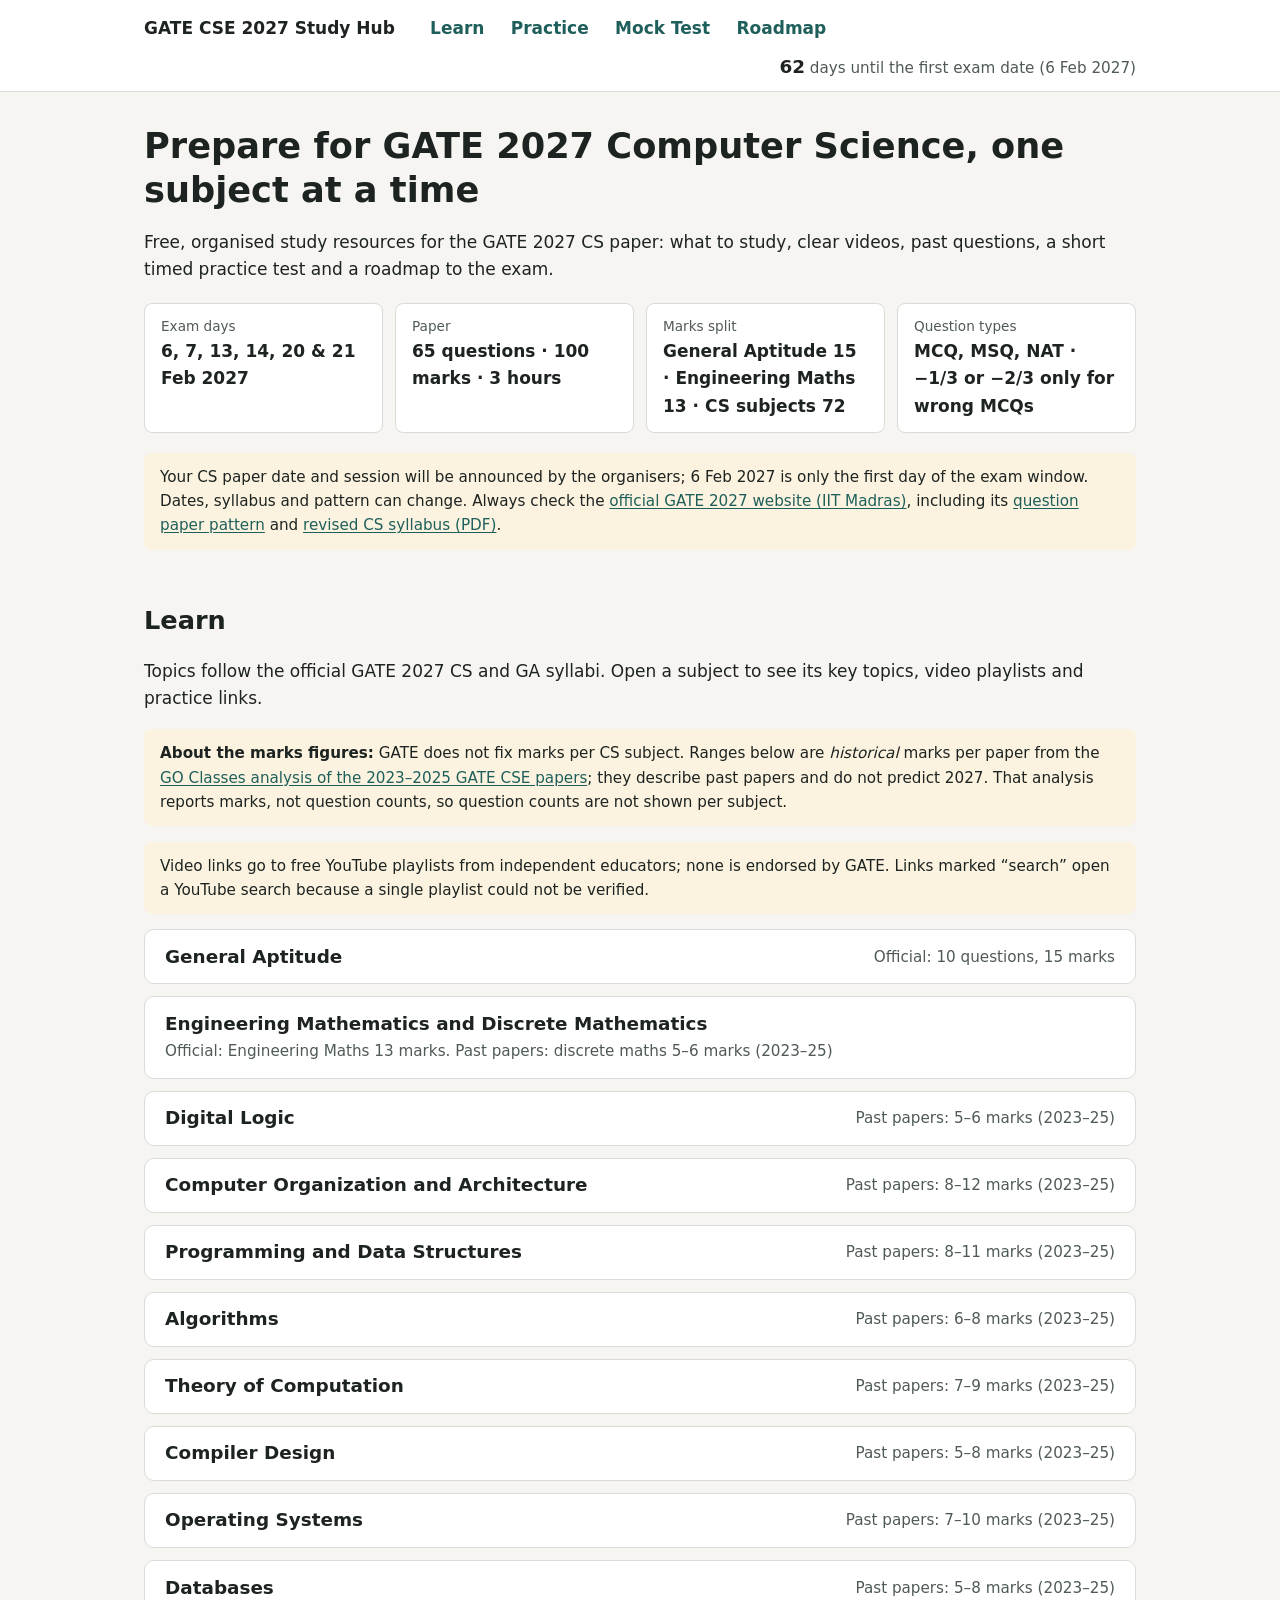
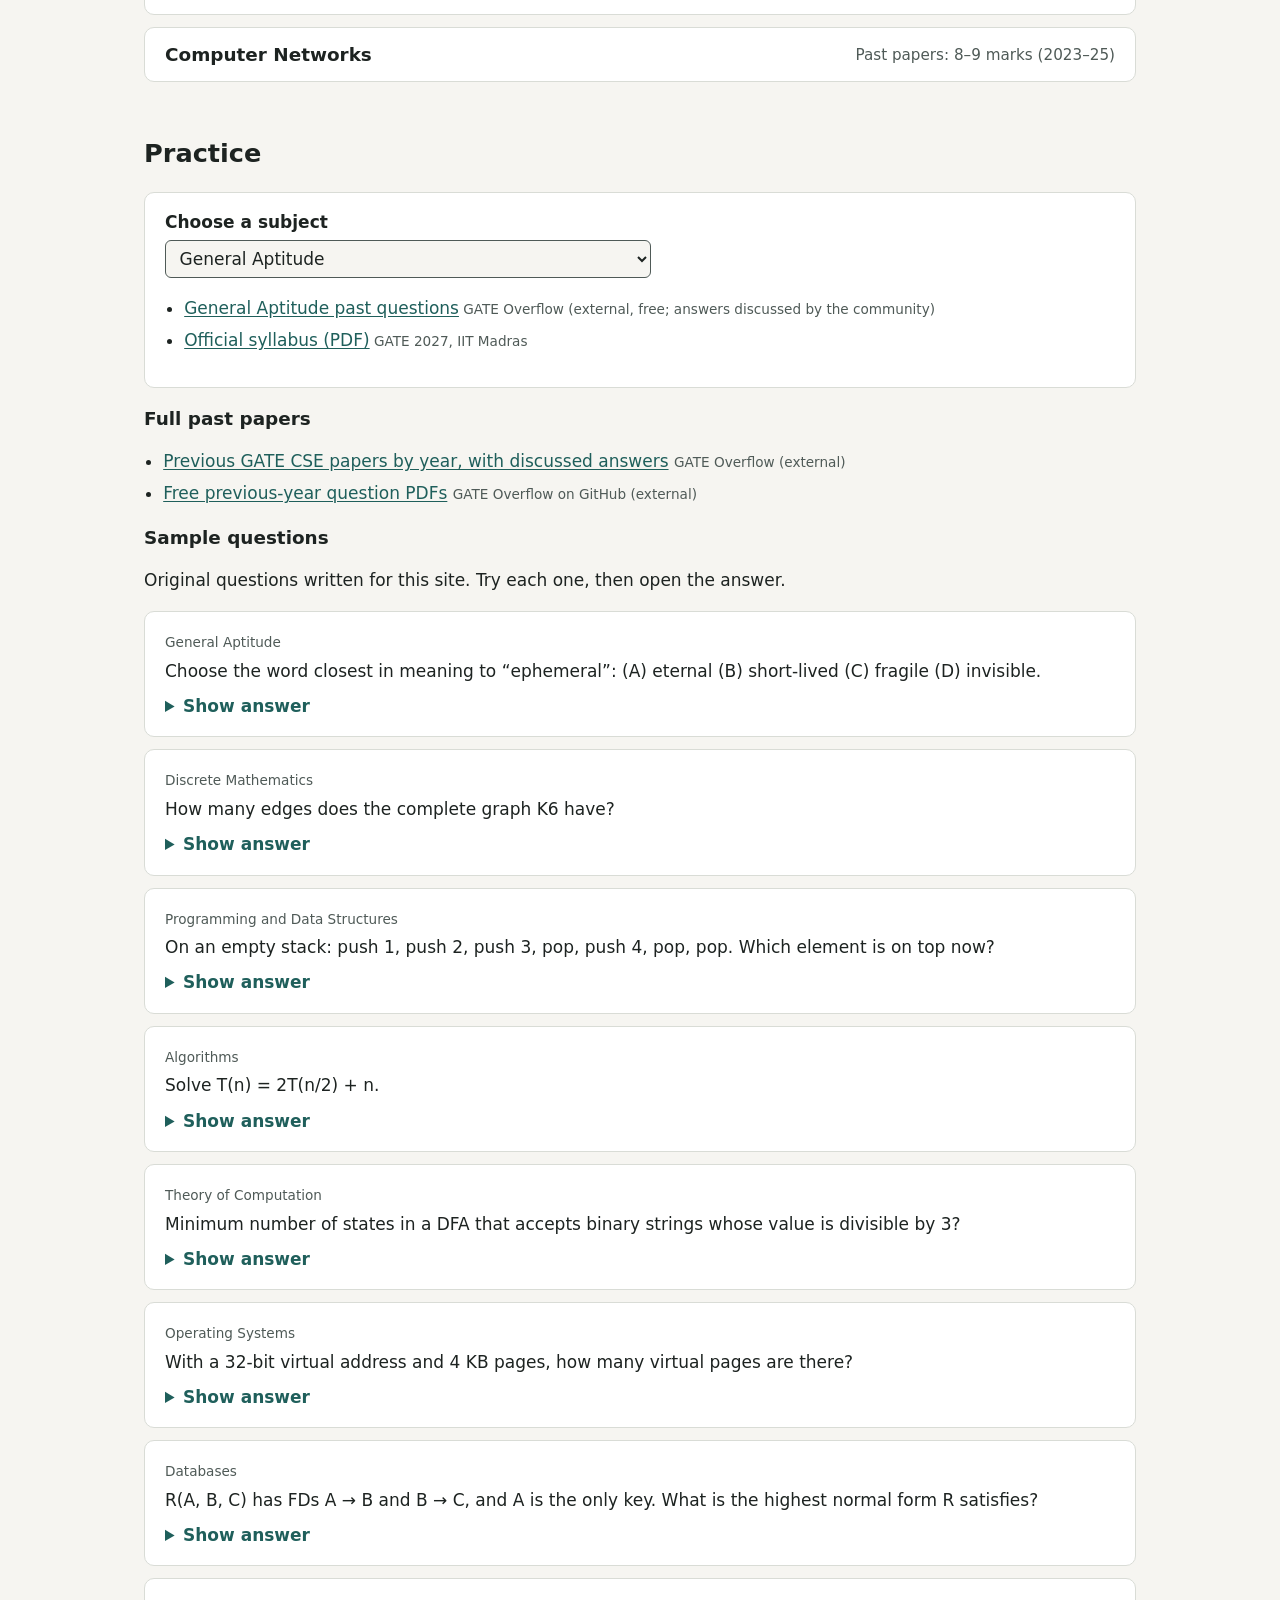
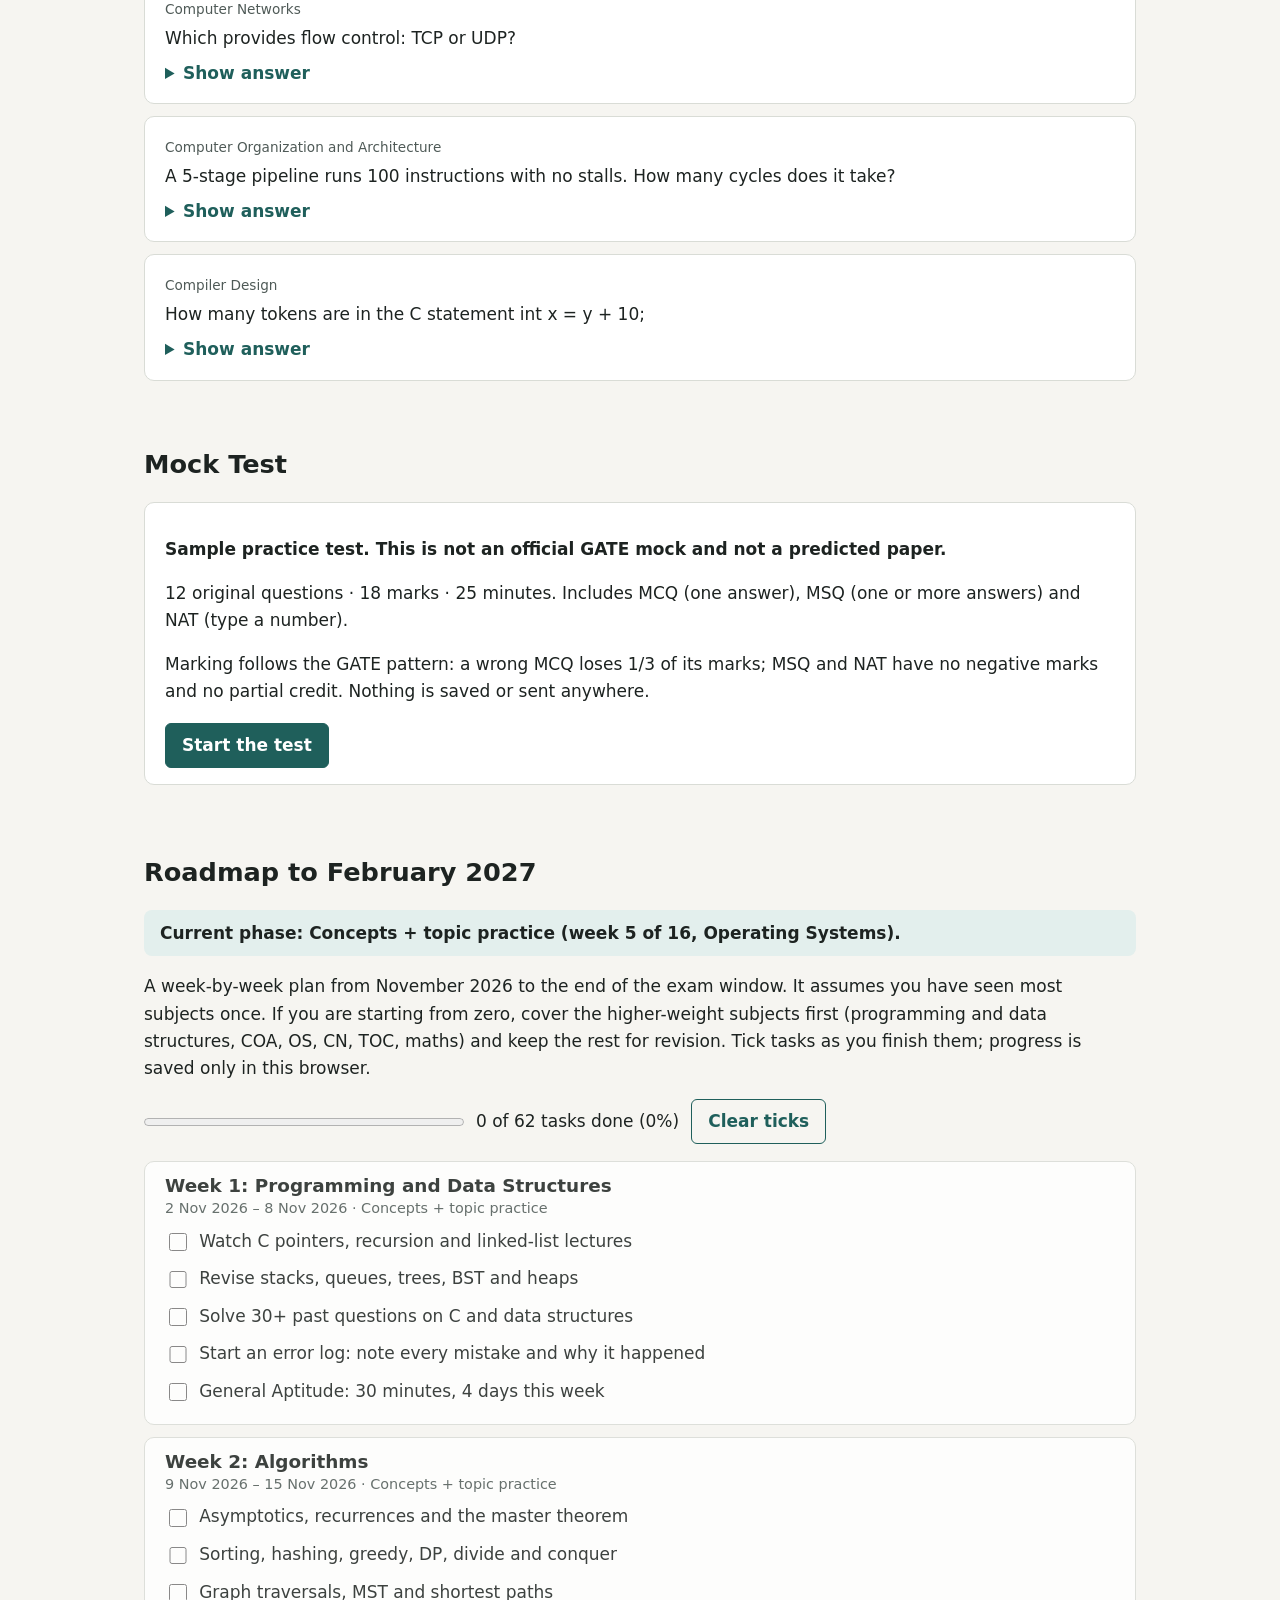
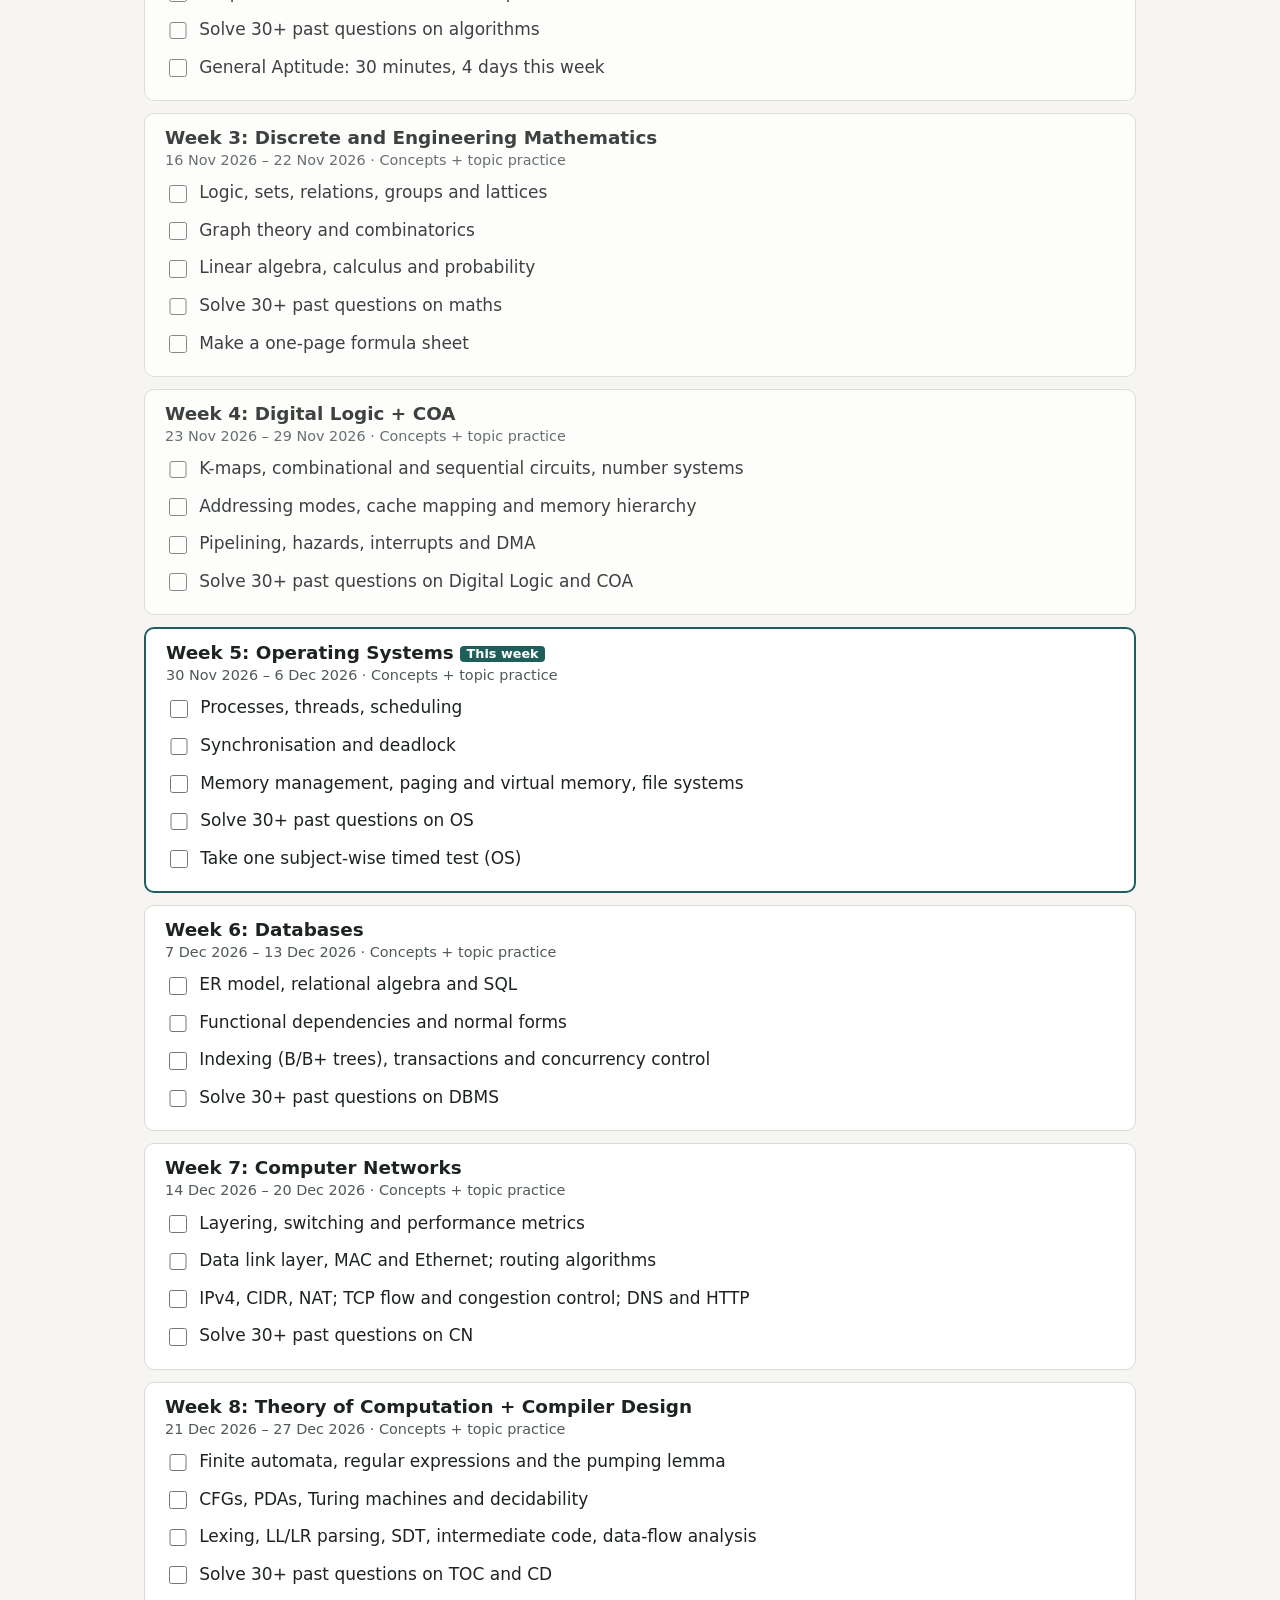
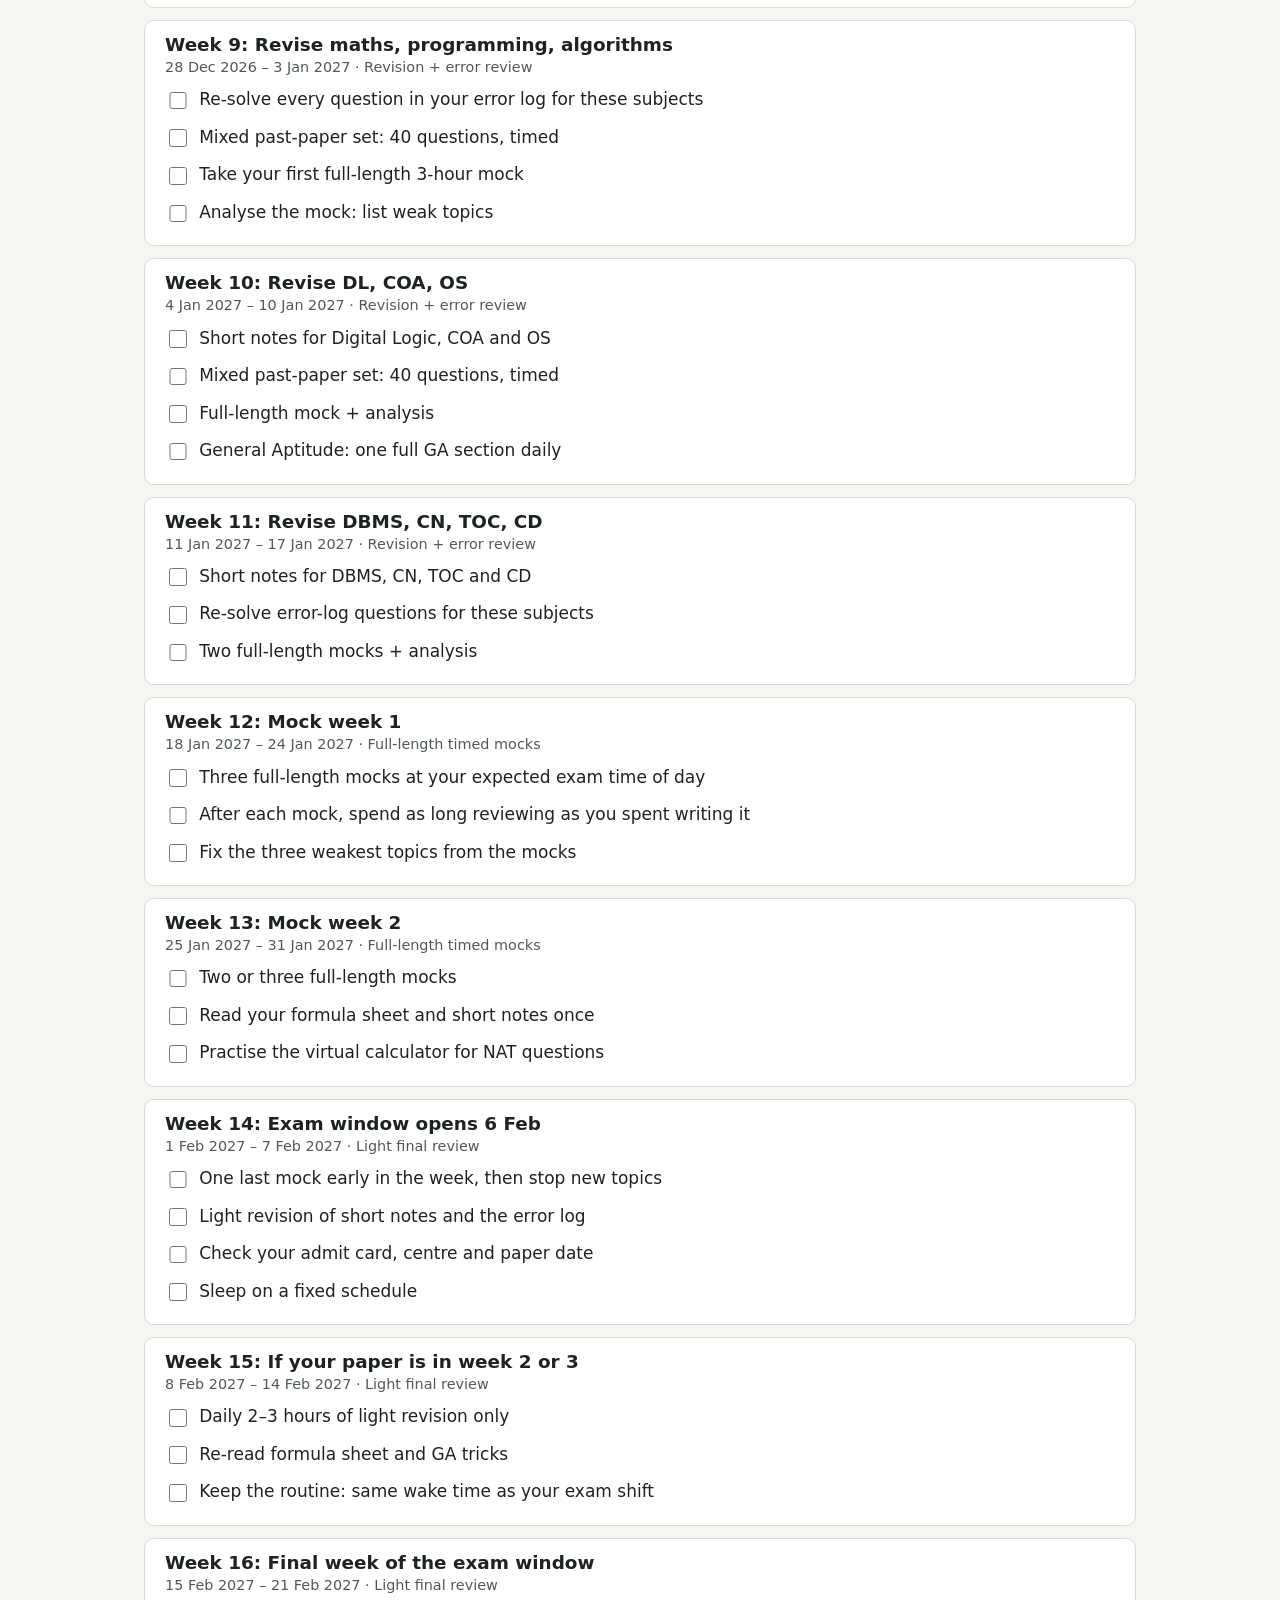
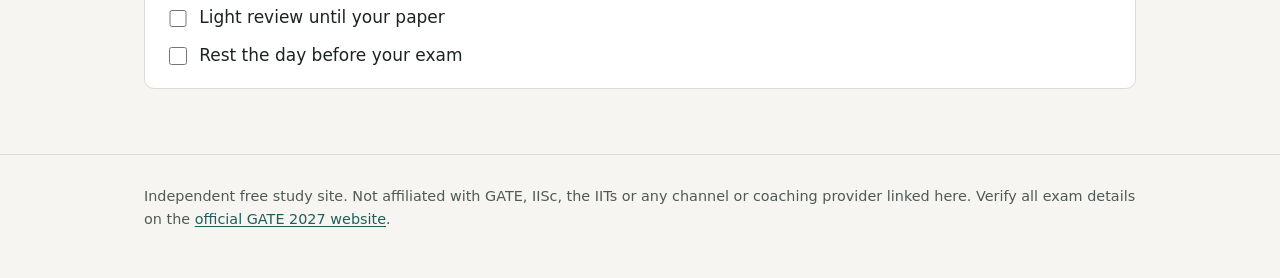
==== index.html @ 8abae365 "Add GATE CSE 2027 static study site Learn (11 subjects with verified playlists and official syllabus" ====
<!doctype html>
<html lang="en">
<head>
  <meta charset="utf-8">
  <meta name="viewport" content="width=device-width, initial-scale=1">
  <title>GATE CSE 2027 Study Hub – Free Videos, Practice, Mock Test &amp; Roadmap</title>
  <meta name="description" content="Free GATE 2027 Computer Science (CS) preparation hub: subject-wise syllabus, clear video playlists, past-question links, a timed sample mock test and a week-by-week roadmap to the February 2027 exam.">
  <meta name="theme-color" content="#1f5f5b">
  <link rel="icon" href="data:image/svg+xml,%3Csvg xmlns='http://www.w3.org/2000/svg' viewBox='0 0 32 32'%3E%3Crect width='32' height='32' rx='6' fill='%231f5f5b'/%3E%3Ctext x='16' y='22' font-size='16' text-anchor='middle' fill='white' font-family='sans-serif'%3EG%3C/text%3E%3C/svg%3E">
  <link rel="stylesheet" href="styles.css">
</head>
<body>
  <a class="skip" href="#main">Skip to content</a>

  <header class="site-header">
    <div class="wrap header-inner">
      <a class="brand" href="#top" id="top">GATE CSE 2027 Study Hub</a>
      <nav aria-label="Main">
        <ul>
          <li><a href="#learn">Learn</a></li>
          <li><a href="#practice">Practice</a></li>
          <li><a href="#mock">Mock Test</a></li>
          <li><a href="#roadmap">Roadmap</a></li>
        </ul>
      </nav>
      <p class="countdown" id="countdown" aria-live="polite">Calculating days until the first exam date…</p>
    </div>
  </header>

  <main id="main">
    <section class="wrap intro" aria-labelledby="intro-h">
      <h1 id="intro-h">Prepare for GATE 2027 Computer Science, one subject at a time</h1>
      <p>Free, organised study resources for the GATE 2027 CS paper: what to study, clear videos, past questions, a short timed practice test and a roadmap to the exam.</p>
      <dl class="facts">
        <div><dt>Exam days</dt><dd>6, 7, 13, 14, 20 &amp; 21 Feb 2027</dd></div>
        <div><dt>Paper</dt><dd>65 questions · 100 marks · 3 hours</dd></div>
        <div><dt>Marks split</dt><dd>General Aptitude 15 · Engineering Maths 13 · CS subjects 72</dd></div>
        <div><dt>Question types</dt><dd>MCQ, MSQ, NAT · −1/3 or −2/3 only for wrong MCQs</dd></div>
      </dl>
      <p class="note">Your CS paper date and session will be announced by the organisers; 6 Feb 2027 is only the first day of the exam window. Dates, syllabus and pattern can change. Always check the <a href="https://gate2027.iitm.ac.in/">official GATE 2027 website (IIT Madras)</a>, including its <a href="https://gate2027.iitm.ac.in/question_paper_pattern">question paper pattern</a> and <a href="https://gate2027.iitm.ac.in/static/doc/GATE2027_Syllabus/CS_GATE2027_Syllabus.pdf">revised CS syllabus (PDF)</a>.</p>
    </section>

    <section id="learn" class="wrap section" aria-labelledby="learn-h" tabindex="-1">
      <h2 id="learn-h">Learn</h2>
      <p>Topics follow the official GATE 2027 CS and GA syllabi. Open a subject to see its key topics, video playlists and practice links.</p>
      <p class="note"><strong>About the marks figures:</strong> GATE does not fix marks per CS subject. Ranges below are <em>historical</em> marks per paper from the <a href="https://www.goclasses.in/blog/a-strategic-analysis-of-subject-wise-weightage-trends-in-gate-cse-2023-2025">GO Classes analysis of the 2023–2025 GATE CSE papers</a>; they describe past papers and do not predict 2027. That analysis reports marks, not question counts, so question counts are not shown per subject.</p>
      <p class="note">Video links go to free YouTube playlists from independent educators; none is endorsed by GATE. Links marked “search” open a YouTube search because a single playlist could not be verified.</p>
      <div class="subjects" id="subjects"></div>
    </section>

    <section id="practice" class="wrap section" aria-labelledby="practice-h" tabindex="-1">
      <h2 id="practice-h">Practice</h2>
      <div class="card">
        <label for="practice-subject">Choose a subject</label>
        <select id="practice-subject"></select>
        <div id="practice-links" aria-live="polite"></div>
      </div>

      <h3>Full past papers</h3>
      <ul class="links">
        <li><a href="https://gateoverflow.in/previous-years">Previous GATE CSE papers by year, with discussed answers</a> <span class="provider">GATE Overflow (external)</span></li>
        <li><a href="https://github.com/GATEOverflow/GO-PDFs/releases">Free previous-year question PDFs</a> <span class="provider">GATE Overflow on GitHub (external)</span></li>
      </ul>

      <h3>Sample questions</h3>
      <p>Original questions written for this site. Try each one, then open the answer.</p>
      <div id="samples"></div>
    </section>

    <section id="mock" class="wrap section" aria-labelledby="mock-h" tabindex="-1">
      <h2 id="mock-h">Mock Test</h2>
      <div id="mock-root"></div>
    </section>

    <section id="roadmap" class="wrap section" aria-labelledby="roadmap-h" tabindex="-1">
      <h2 id="roadmap-h">Roadmap to February 2027</h2>
      <p id="phase" class="phase"></p>
      <p>A week-by-week plan from November 2026 to the end of the exam window. It assumes you have seen most subjects once. If you are starting from zero, cover the higher-weight subjects first (programming and data structures, COA, OS, CN, TOC, maths) and keep the rest for revision. Tick tasks as you finish them; progress is saved only in this browser.</p>
      <div class="progress-row">
        <progress id="rm-progress" max="1" value="0" aria-labelledby="rm-progress-text"></progress>
        <span id="rm-progress-text"></span>
        <button type="button" class="btn ghost" id="rm-reset">Clear ticks</button>
      </div>
      <ol class="weeks" id="weeks"></ol>
    </section>
  </main>

  <footer class="site-footer">
    <div class="wrap">
      <p>Independent free study site. Not affiliated with GATE, IISc, the IITs or any channel or coaching provider linked here. Verify all exam details on the <a href="https://gate2027.iitm.ac.in/">official GATE 2027 website</a>.</p>
    </div>
  </footer>

  <script src="app.js"></script>
</body>
</html>
---- styles.css ----
:root {
  --bg: #f6f5f1;
  --surface: #ffffff;
  --text: #1d2321;
  --muted: #4f5a57;
  --line: #d9dcd6;
  --accent: #1f5f5b;
  --accent-ink: #ffffff;
  --accent-soft: #e3efed;
  --ok: #1d6b35;
  --bad: #a3271f;
  --warn-soft: #fbf3df;
  --focus: #c25b00;
  color-scheme: light;
}
@media (prefers-color-scheme: dark) {
  :root {
    --bg: #161a19;
    --surface: #1f2523;
    --text: #e8ebe9;
    --muted: #aab4b0;
    --line: #36403d;
    --accent: #7cc4bc;
    --accent-ink: #0f1514;
    --accent-soft: #233532;
    --ok: #79d08f;
    --bad: #ff9a8f;
    --warn-soft: #302a1a;
    --focus: #ffb35c;
    color-scheme: dark;
  }
}

* { box-sizing: border-box; }
html { scroll-behavior: smooth; scroll-padding-top: 6rem; }
@media (prefers-reduced-motion: reduce) { html { scroll-behavior: auto; } }
body {
  margin: 0;
  background: var(--bg);
  color: var(--text);
  font: 1.0625rem/1.6 system-ui, -apple-system, "Segoe UI", Roboto, sans-serif;
}
a { color: var(--accent); text-underline-offset: 2px; }
:focus-visible { outline: 3px solid var(--focus); outline-offset: 2px; border-radius: 3px; }
.section:focus { outline: none; }
h1, h2, h3 { line-height: 1.25; }
h2 { font-size: 1.6rem; margin-top: 0; }
h3 { font-size: 1.15rem; }

.wrap { max-width: 64rem; margin: 0 auto; padding: 0 1rem; }
.skip { position: absolute; left: -999px; top: 0; background: var(--surface); padding: .5rem 1rem; z-index: 10; }
.skip:focus { left: 1rem; top: 1rem; }

.site-header {
  position: sticky; top: 0; z-index: 5;
  background: var(--surface); border-bottom: 1px solid var(--line);
}
.header-inner { display: flex; flex-wrap: wrap; align-items: center; gap: .25rem 1.5rem; padding-top: .6rem; padding-bottom: .6rem; }
.brand { font-weight: 700; color: var(--text); text-decoration: none; }
nav ul { display: flex; flex-wrap: wrap; gap: .25rem; list-style: none; margin: 0; padding: 0; }
nav a { display: block; padding: .35rem .7rem; border-radius: 6px; text-decoration: none; font-weight: 600; }
nav a:hover { background: var(--accent-soft); }
.countdown { margin: 0 0 0 auto; font-size: .95rem; color: var(--muted); }
.countdown strong { color: var(--text); font-size: 1.15rem; }
@media (max-width: 40rem) {
  .countdown { margin-left: 0; width: 100%; }
  .site-header { position: static; }
  html { scroll-padding-top: 1rem; }
}

.intro { padding-top: 2rem; }
.intro h1 { font-size: clamp(1.6rem, 4vw, 2.2rem); margin: 0 0 .5rem; }
.facts { display: grid; grid-template-columns: repeat(auto-fit, minmax(13rem, 1fr)); gap: .75rem; margin: 1.25rem 0; }
.facts div { background: var(--surface); border: 1px solid var(--line); border-radius: 8px; padding: .75rem 1rem; }
.facts dt { font-size: .85rem; color: var(--muted); }
.facts dd { margin: 0; font-weight: 600; }
.note { background: var(--warn-soft); border-radius: 8px; padding: .75rem 1rem; font-size: .95rem; }

.section { padding: 2.5rem 1rem 1rem; }
.card { background: var(--surface); border: 1px solid var(--line); border-radius: 10px; padding: 1rem 1.25rem; margin-bottom: 1rem; }

.subjects { display: grid; gap: .75rem; }
.subject { background: var(--surface); border: 1px solid var(--line); border-radius: 10px; }
.subject > summary { cursor: pointer; padding: .9rem 1.25rem; display: flex; flex-wrap: wrap; justify-content: space-between; gap: .25rem 1rem; }
.subject > summary h3 { display: inline; margin: 0; }
.subject > summary .weight { color: var(--muted); font-size: .95rem; }
.subject[open] > summary { border-bottom: 1px solid var(--line); }
.subject-body { padding: .5rem 1.25rem 1rem; display: grid; gap: 0 2rem; grid-template-columns: repeat(auto-fit, minmax(17rem, 1fr)); }
.subject-body h4 { margin: .75rem 0 .25rem; font-size: 1rem; }
.subject-body ul { margin: 0; padding-left: 1.2rem; }
.channel, .provider, .tag { font-size: .85rem; color: var(--muted); }
.tag { border: 1px solid var(--line); border-radius: 4px; padding: 0 .3rem; margin-left: .25rem; }

label { font-weight: 600; display: block; margin-bottom: .25rem; }
select, input[type="number"], input[type="text"] {
  font: inherit; color: var(--text); background: var(--bg);
  border: 1px solid var(--muted); border-radius: 6px; padding: .45rem .6rem; max-width: 100%;
}
.links { padding-left: 1.2rem; }
.links li { margin: .3rem 0; }

.sample { background: var(--surface); border: 1px solid var(--line); border-radius: 10px; padding: 1rem 1.25rem; margin-bottom: .75rem; }
.sample p { margin: .25rem 0; }
.sample details summary { cursor: pointer; color: var(--accent); font-weight: 600; margin-top: .5rem; }

.btn {
  font: inherit; font-weight: 600; cursor: pointer;
  background: var(--accent); color: var(--accent-ink);
  border: 1px solid var(--accent); border-radius: 6px; padding: .5rem 1rem;
}
.btn.ghost { background: transparent; color: var(--accent); }
.btn:disabled { opacity: .5; cursor: not-allowed; }

/* Mock test */
.mock-bar { display: flex; flex-wrap: wrap; align-items: center; justify-content: space-between; gap: .5rem; margin-bottom: 1rem; }
.timer { font-variant-numeric: tabular-nums; font-weight: 700; font-size: 1.1rem; }
.timer.low { color: var(--bad); }
.palette { display: flex; flex-wrap: wrap; gap: .4rem; list-style: none; padding: 0; margin: 0 0 1rem; }
.palette button {
  font: inherit; min-width: 2.75rem; min-height: 2.75rem; border-radius: 6px; cursor: pointer;
  border: 1px solid var(--muted); background: var(--surface); color: var(--text);
}
.palette button.answered { background: var(--accent-soft); border-color: var(--accent); }
.palette button[aria-current="true"] { outline: 2px solid var(--accent); font-weight: 700; }
fieldset { border: 0; margin: 0; padding: 0; min-width: 0; }
legend { font-weight: 600; margin-bottom: .5rem; padding: 0; }
.qmeta { color: var(--muted); font-size: .9rem; margin: 0 0 .25rem; }
.option { display: flex; gap: .6rem; align-items: flex-start; padding: .5rem .6rem; border: 1px solid var(--line); border-radius: 6px; margin-bottom: .4rem; font-weight: 400; cursor: pointer; }
.option input { margin-top: .35rem; }
.qnav { display: flex; flex-wrap: wrap; gap: .5rem; margin-top: 1rem; }
.qnav .spacer { flex: 1; }
.result-q { border-top: 1px solid var(--line); padding: .75rem 0; }
.ok { color: var(--ok); font-weight: 700; }
.bad { color: var(--bad); font-weight: 700; }
.skipq { color: var(--muted); font-weight: 700; }
.score { font-size: 1.4rem; font-weight: 700; }

/* Roadmap */
.phase { font-weight: 600; background: var(--accent-soft); padding: .6rem 1rem; border-radius: 8px; }
.progress-row { display: flex; flex-wrap: wrap; align-items: center; gap: .75rem; margin: 1rem 0; }
progress { width: min(20rem, 100%); height: 1rem; accent-color: var(--accent); }
.weeks { list-style: none; padding: 0; display: grid; gap: .75rem; }
.week { background: var(--surface); border: 1px solid var(--line); border-radius: 10px; padding: .75rem 1.25rem; }
.week.current { border: 2px solid var(--accent); }
.week.past { opacity: .85; }
.week h3 { margin: 0; }
.week .when { color: var(--muted); font-size: .9rem; margin: 0 0 .25rem; }
.week ul { list-style: none; padding: 0; margin: .25rem 0 0; }
.week li label { font-weight: 400; display: flex; gap: .6rem; align-items: flex-start; padding: .2rem 0; cursor: pointer; }
.week li input { margin-top: .35rem; width: 1.1rem; height: 1.1rem; flex: none; }
.week li input:checked + span { text-decoration: line-through; color: var(--muted); }
.badge { display: inline-block; font-size: .8rem; font-weight: 700; background: var(--accent); color: var(--accent-ink); border-radius: 4px; padding: 0 .4rem; margin-left: .4rem; vertical-align: middle; }

.site-footer { border-top: 1px solid var(--line); margin-top: 2rem; padding: 1rem 0 2rem; color: var(--muted); font-size: .9rem; }
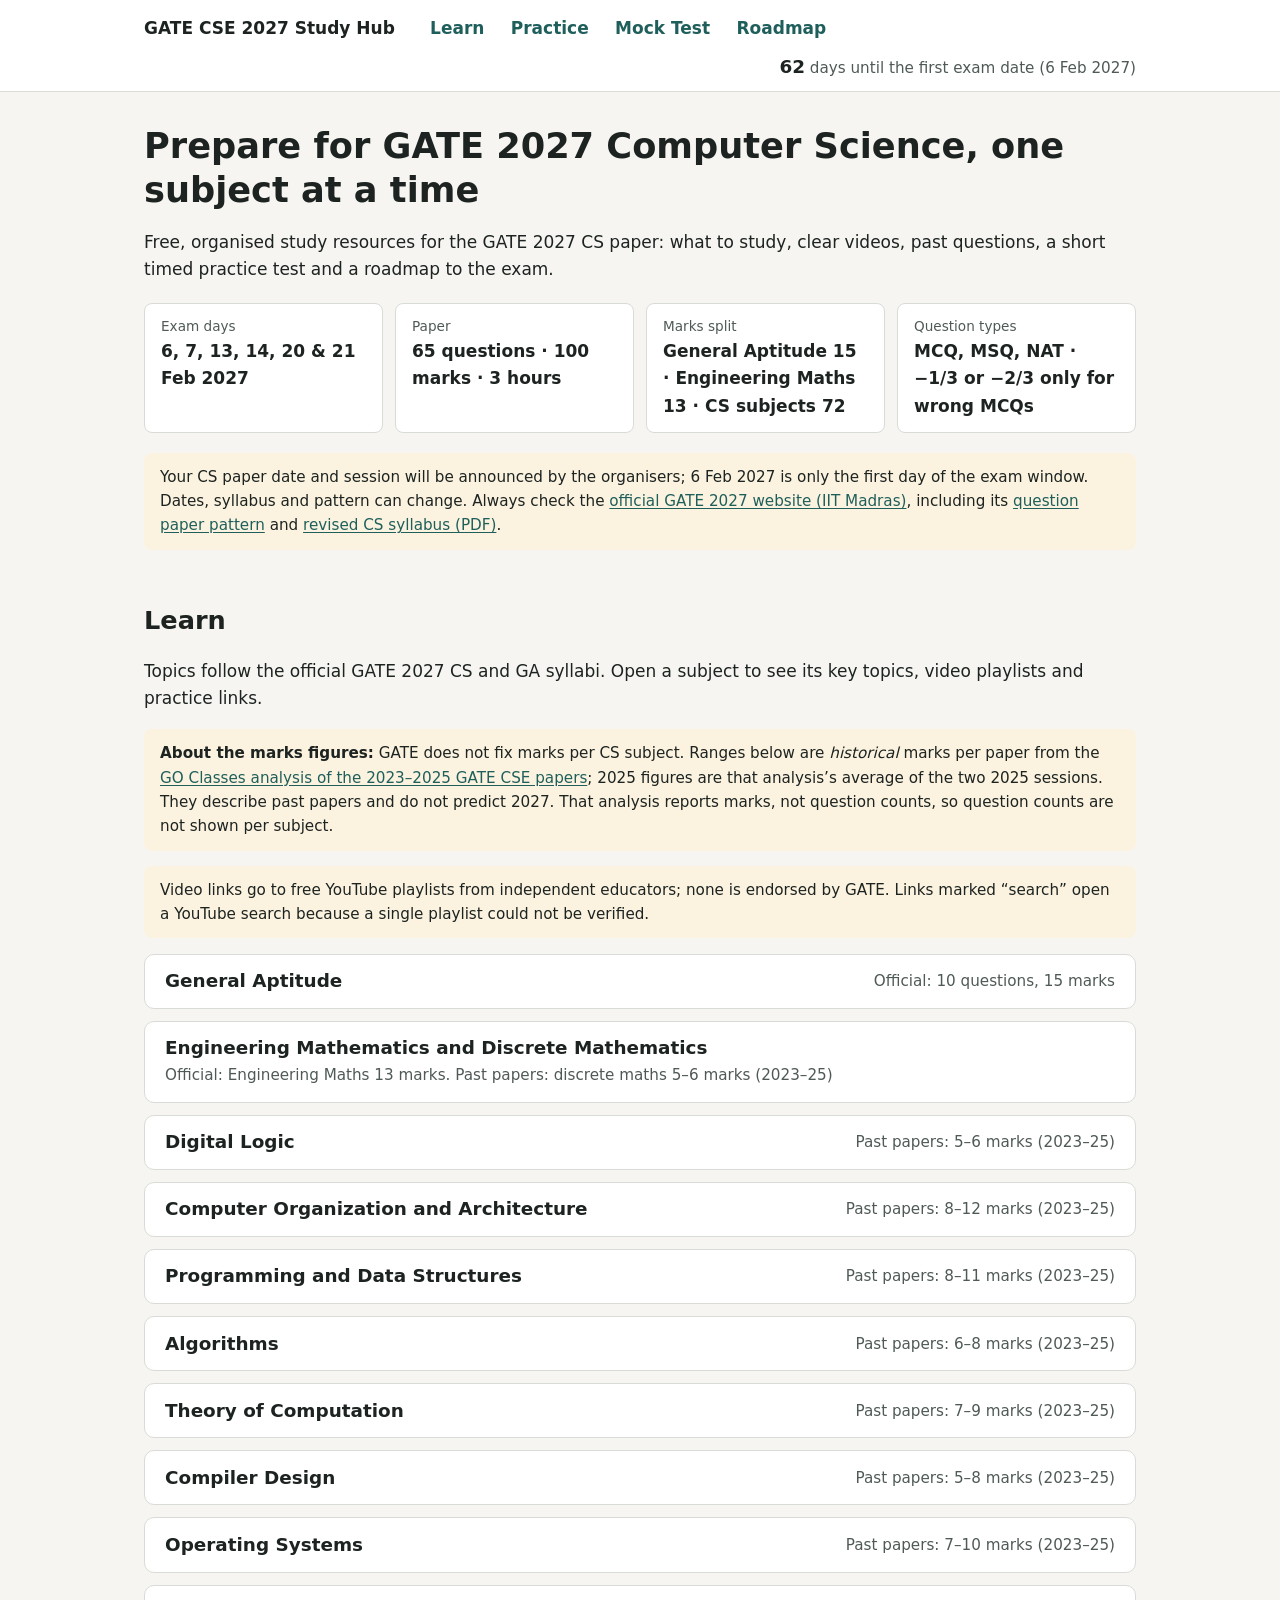
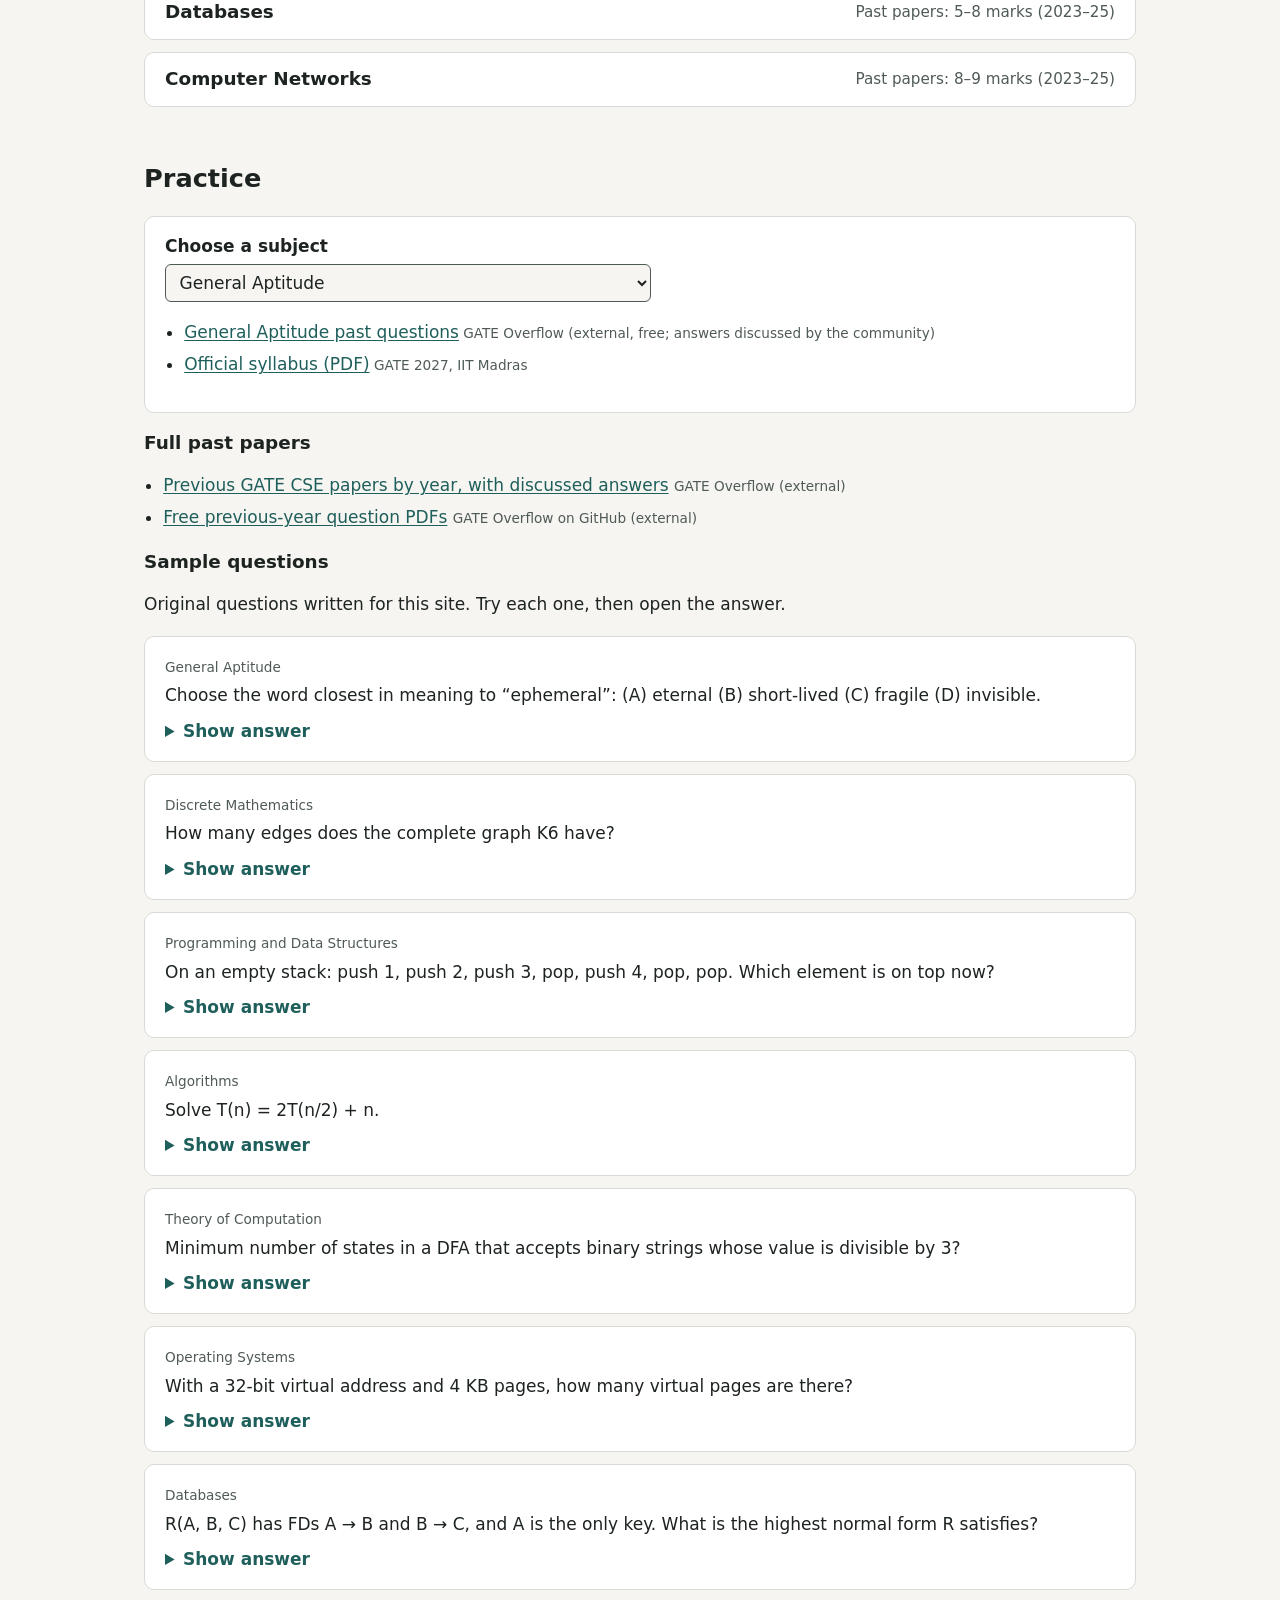
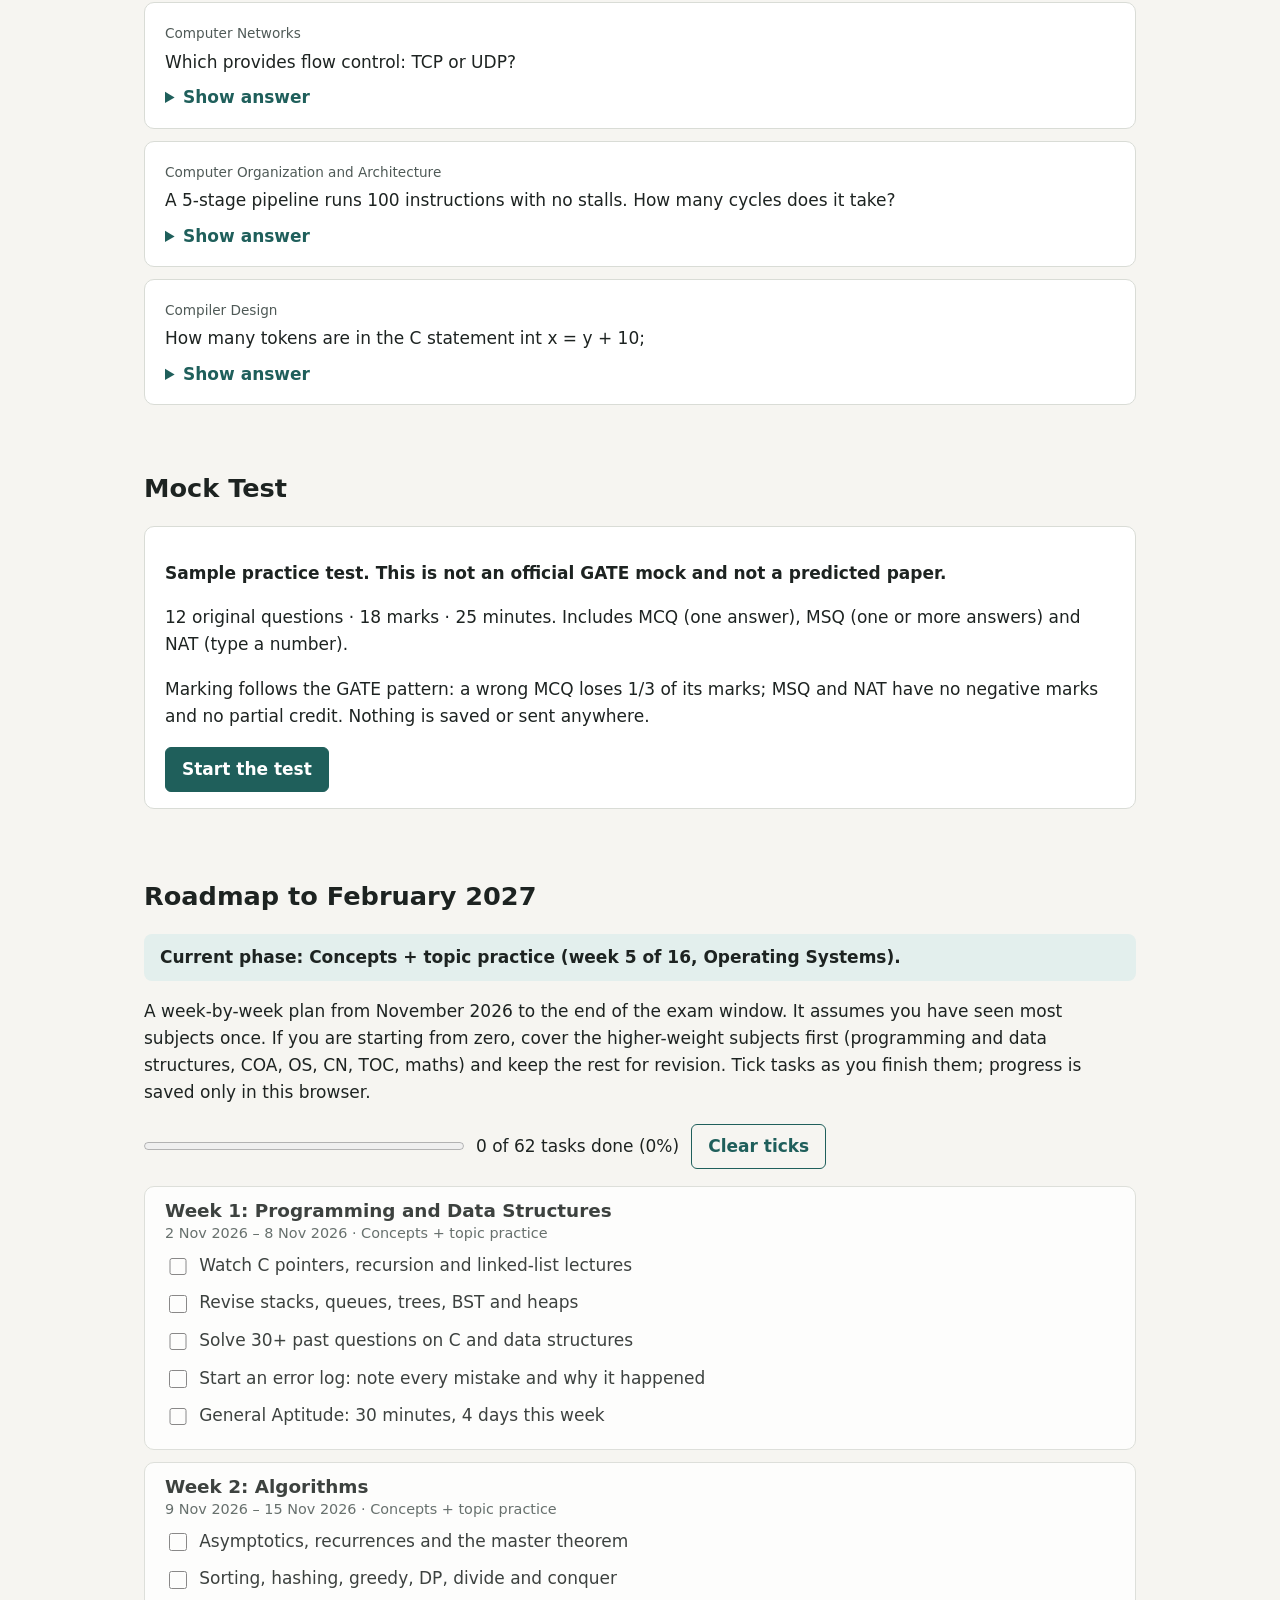
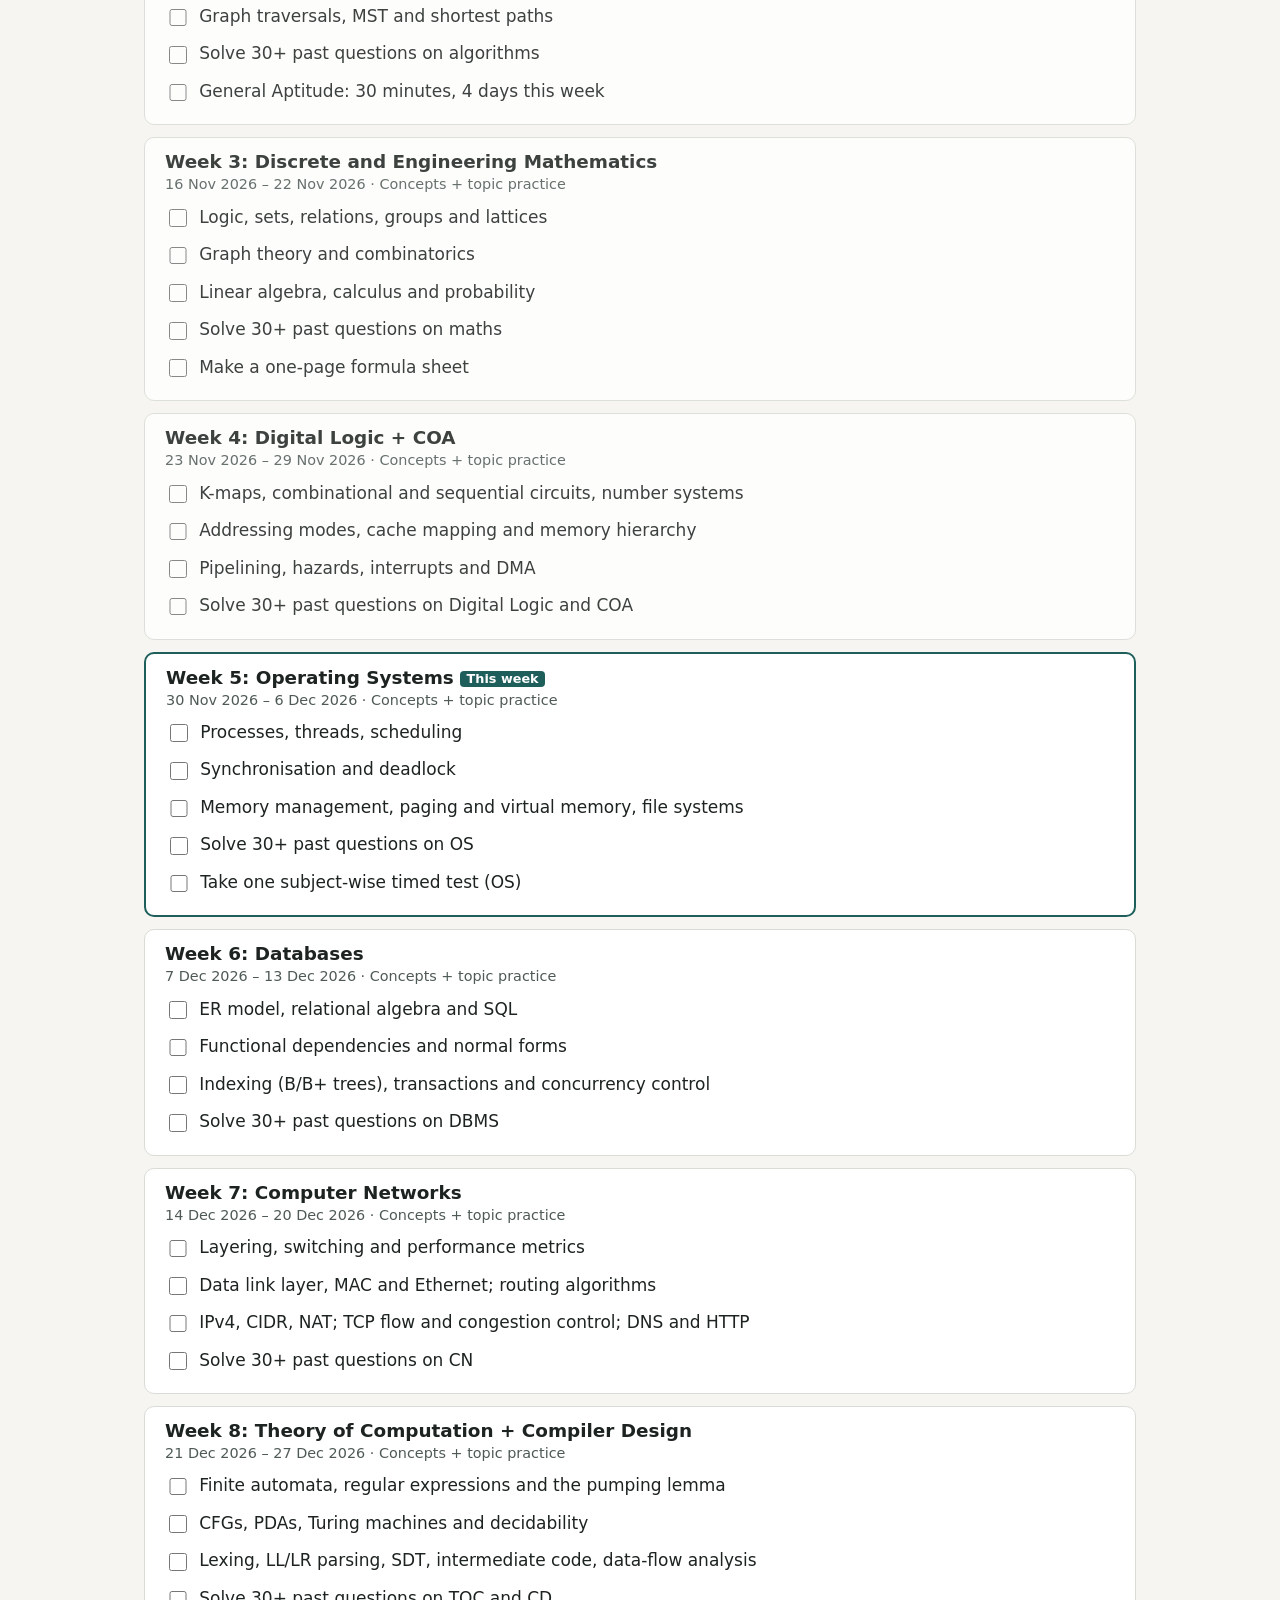
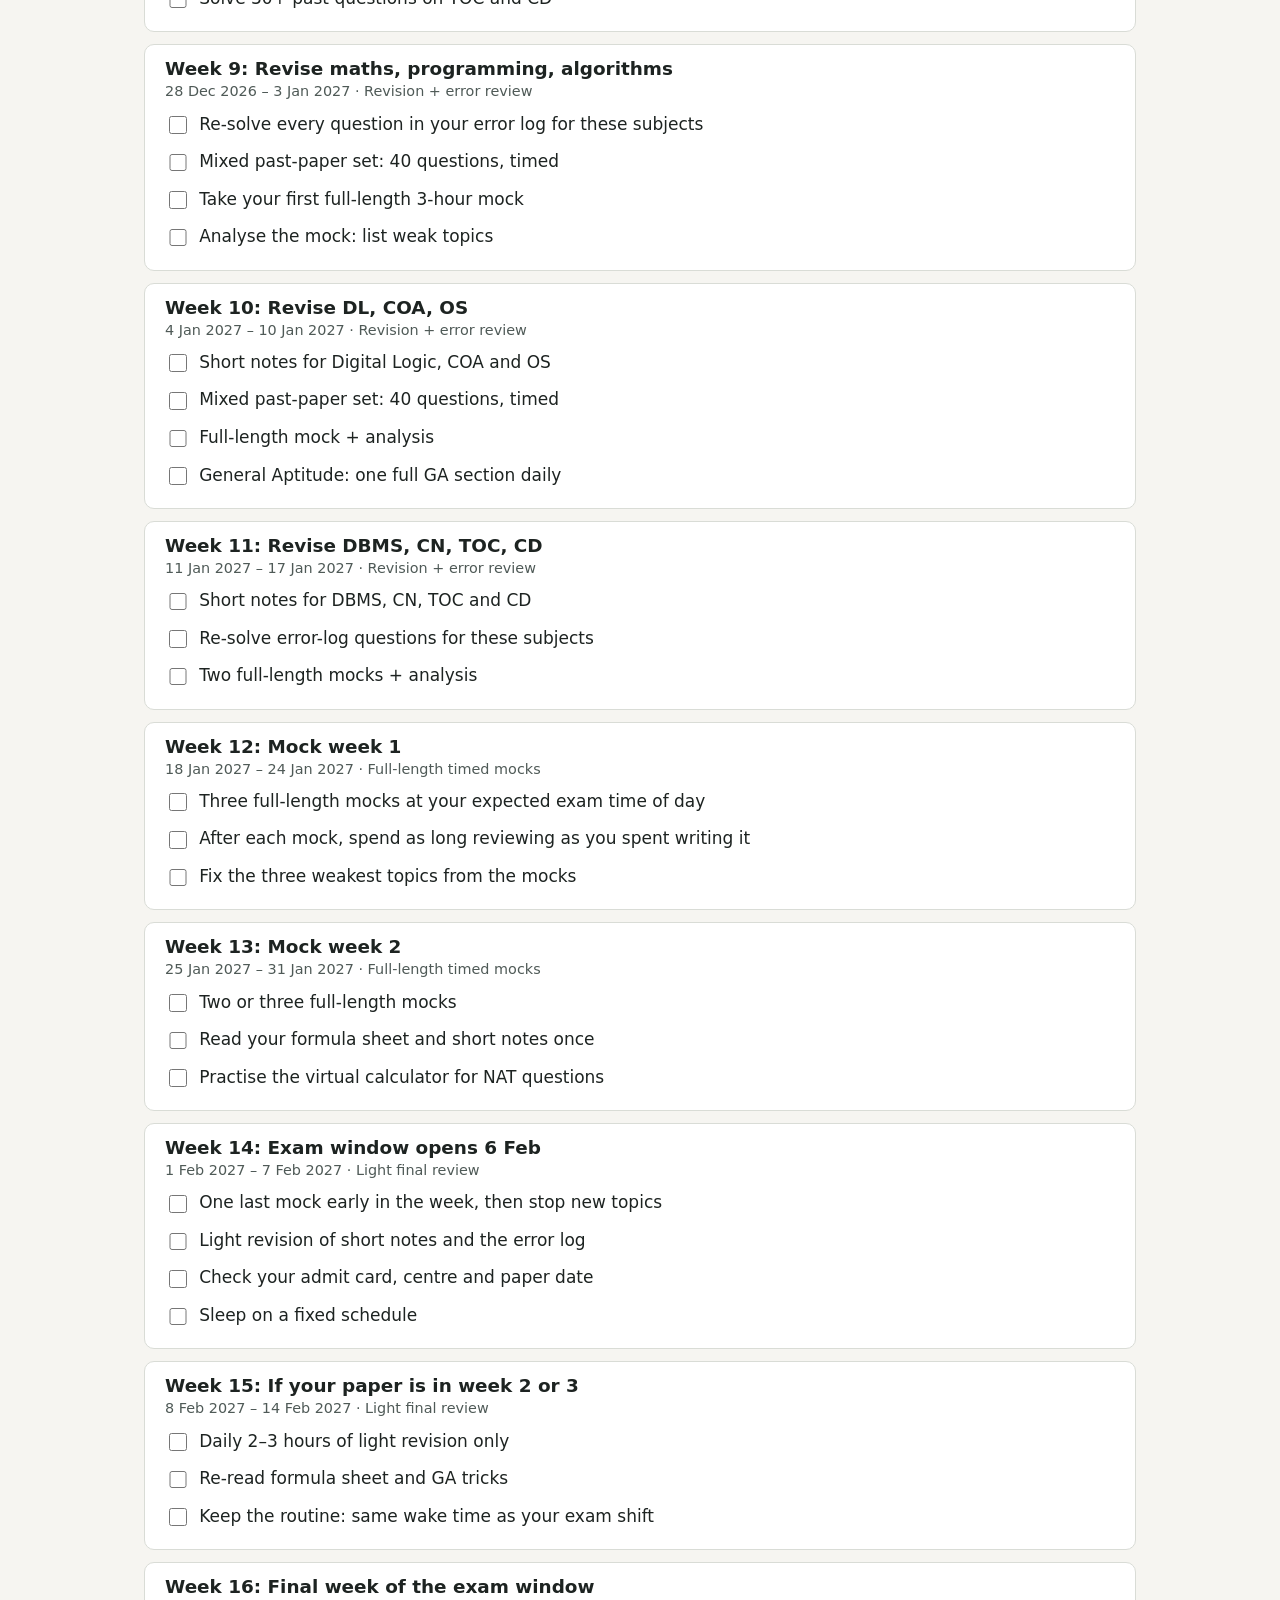
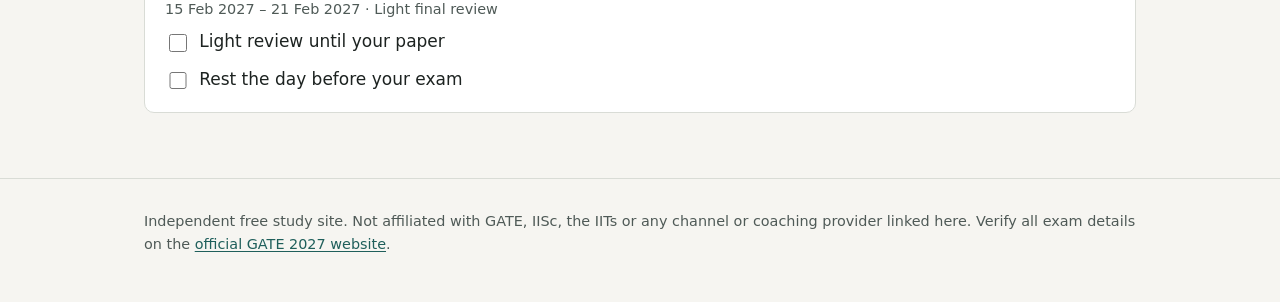
==== commit d09a54cf: "Fix practice links and screen-reader noise found on re-check - Point maths to GATE Overflow's Engine" ====
--- a/index.html
+++ b/index.html
@@ -43,7 +43,7 @@
     <section id="learn" class="wrap section" aria-labelledby="learn-h" tabindex="-1">
       <h2 id="learn-h">Learn</h2>
       <p>Topics follow the official GATE 2027 CS and GA syllabi. Open a subject to see its key topics, video playlists and practice links.</p>
-      <p class="note"><strong>About the marks figures:</strong> GATE does not fix marks per CS subject. Ranges below are <em>historical</em> marks per paper from the <a href="https://www.goclasses.in/blog/a-strategic-analysis-of-subject-wise-weightage-trends-in-gate-cse-2023-2025">GO Classes analysis of the 2023–2025 GATE CSE papers</a>; they describe past papers and do not predict 2027. That analysis reports marks, not question counts, so question counts are not shown per subject.</p>
+      <p class="note"><strong>About the marks figures:</strong> GATE does not fix marks per CS subject. Ranges below are <em>historical</em> marks per paper from the <a href="https://www.goclasses.in/blog/a-strategic-analysis-of-subject-wise-weightage-trends-in-gate-cse-2023-2025">GO Classes analysis of the 2023–2025 GATE CSE papers</a>; 2025 figures are that analysis’s average of the two 2025 sessions. They describe past papers and do not predict 2027. That analysis reports marks, not question counts, so question counts are not shown per subject.</p>
       <p class="note">Video links go to free YouTube playlists from independent educators; none is endorsed by GATE. Links marked “search” open a YouTube search because a single playlist could not be verified.</p>
       <div class="subjects" id="subjects"></div>
     </section>
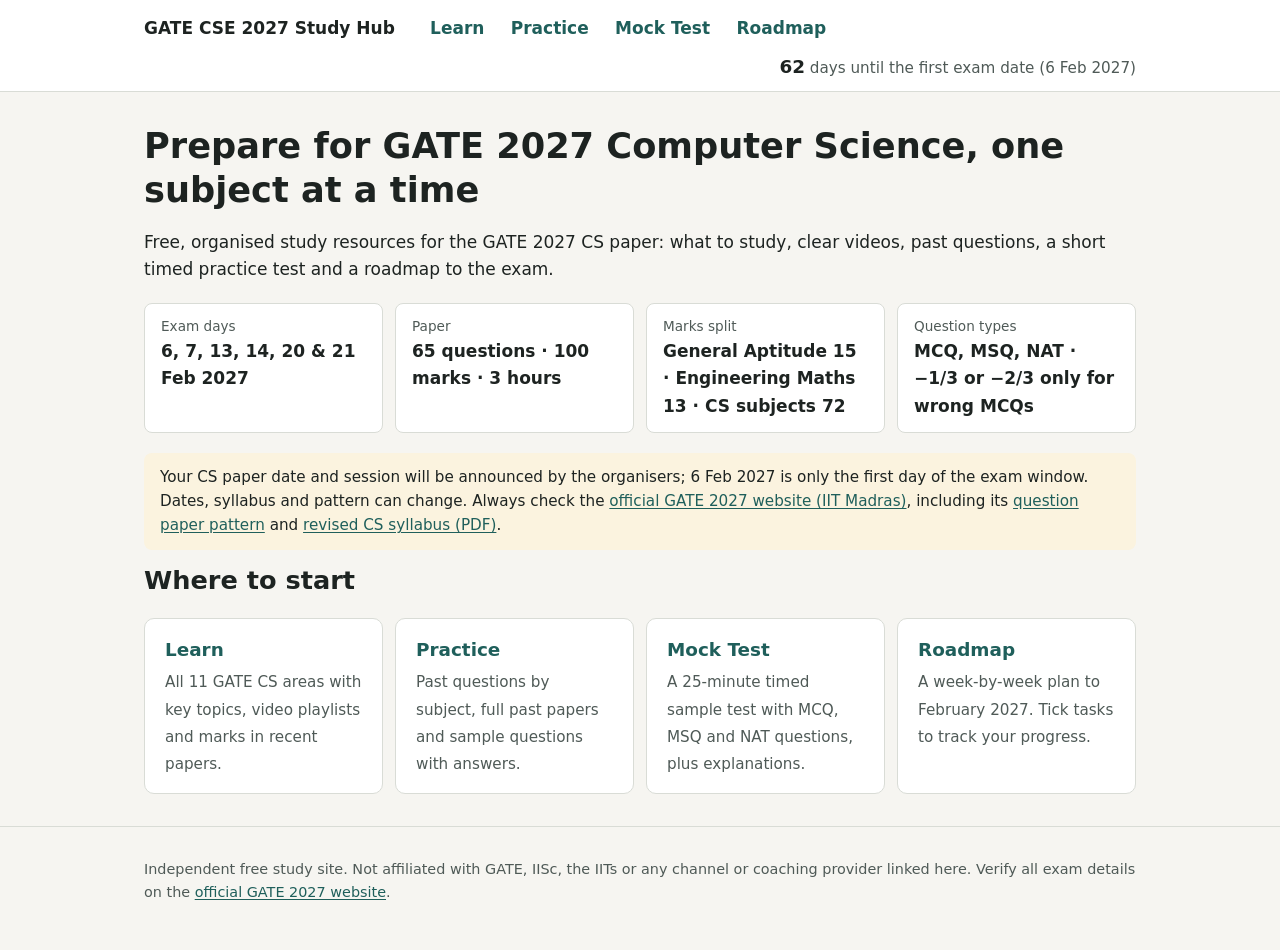
==== commit 5f640e51: "Split Learn, Practice, Mock Test and Roadmap into separate pages index.html becomes a home page with" ====
--- a/index.html
+++ b/index.html
@@ -14,75 +14,37 @@
 
   <header class="site-header">
     <div class="wrap header-inner">
-      <a class="brand" href="#top" id="top">GATE CSE 2027 Study Hub</a>
+      <a class="brand" href="index.html" aria-current="page">GATE CSE 2027 Study Hub</a>
       <nav aria-label="Main">
         <ul>
-          <li><a href="#learn">Learn</a></li>
-          <li><a href="#practice">Practice</a></li>
-          <li><a href="#mock">Mock Test</a></li>
-          <li><a href="#roadmap">Roadmap</a></li>
+          <li><a href="learn.html">Learn</a></li>
+          <li><a href="practice.html">Practice</a></li>
+          <li><a href="mock.html">Mock Test</a></li>
+          <li><a href="roadmap.html">Roadmap</a></li>
         </ul>
       </nav>
       <p class="countdown" id="countdown" aria-live="polite">Calculating days until the first exam date…</p>
     </div>
   </header>
 
-  <main id="main">
-    <section class="wrap intro" aria-labelledby="intro-h">
-      <h1 id="intro-h">Prepare for GATE 2027 Computer Science, one subject at a time</h1>
-      <p>Free, organised study resources for the GATE 2027 CS paper: what to study, clear videos, past questions, a short timed practice test and a roadmap to the exam.</p>
-      <dl class="facts">
-        <div><dt>Exam days</dt><dd>6, 7, 13, 14, 20 &amp; 21 Feb 2027</dd></div>
-        <div><dt>Paper</dt><dd>65 questions · 100 marks · 3 hours</dd></div>
-        <div><dt>Marks split</dt><dd>General Aptitude 15 · Engineering Maths 13 · CS subjects 72</dd></div>
-        <div><dt>Question types</dt><dd>MCQ, MSQ, NAT · −1/3 or −2/3 only for wrong MCQs</dd></div>
-      </dl>
-      <p class="note">Your CS paper date and session will be announced by the organisers; 6 Feb 2027 is only the first day of the exam window. Dates, syllabus and pattern can change. Always check the <a href="https://gate2027.iitm.ac.in/">official GATE 2027 website (IIT Madras)</a>, including its <a href="https://gate2027.iitm.ac.in/question_paper_pattern">question paper pattern</a> and <a href="https://gate2027.iitm.ac.in/static/doc/GATE2027_Syllabus/CS_GATE2027_Syllabus.pdf">revised CS syllabus (PDF)</a>.</p>
-    </section>
+  <main id="main" class="wrap intro">
+    <h1>Prepare for GATE 2027 Computer Science, one subject at a time</h1>
+    <p>Free, organised study resources for the GATE 2027 CS paper: what to study, clear videos, past questions, a short timed practice test and a roadmap to the exam.</p>
+    <dl class="facts">
+      <div><dt>Exam days</dt><dd>6, 7, 13, 14, 20 &amp; 21 Feb 2027</dd></div>
+      <div><dt>Paper</dt><dd>65 questions · 100 marks · 3 hours</dd></div>
+      <div><dt>Marks split</dt><dd>General Aptitude 15 · Engineering Maths 13 · CS subjects 72</dd></div>
+      <div><dt>Question types</dt><dd>MCQ, MSQ, NAT · −1/3 or −2/3 only for wrong MCQs</dd></div>
+    </dl>
+    <p class="note">Your CS paper date and session will be announced by the organisers; 6 Feb 2027 is only the first day of the exam window. Dates, syllabus and pattern can change. Always check the <a href="https://gate2027.iitm.ac.in/">official GATE 2027 website (IIT Madras)</a>, including its <a href="https://gate2027.iitm.ac.in/question_paper_pattern">question paper pattern</a> and <a href="https://gate2027.iitm.ac.in/static/doc/GATE2027_Syllabus/CS_GATE2027_Syllabus.pdf">revised CS syllabus (PDF)</a>.</p>
 
-    <section id="learn" class="wrap section" aria-labelledby="learn-h" tabindex="-1">
-      <h2 id="learn-h">Learn</h2>
-      <p>Topics follow the official GATE 2027 CS and GA syllabi. Open a subject to see its key topics, video playlists and practice links.</p>
-      <p class="note"><strong>About the marks figures:</strong> GATE does not fix marks per CS subject. Ranges below are <em>historical</em> marks per paper from the <a href="https://www.goclasses.in/blog/a-strategic-analysis-of-subject-wise-weightage-trends-in-gate-cse-2023-2025">GO Classes analysis of the 2023–2025 GATE CSE papers</a>; 2025 figures are that analysis’s average of the two 2025 sessions. They describe past papers and do not predict 2027. That analysis reports marks, not question counts, so question counts are not shown per subject.</p>
-      <p class="note">Video links go to free YouTube playlists from independent educators; none is endorsed by GATE. Links marked “search” open a YouTube search because a single playlist could not be verified.</p>
-      <div class="subjects" id="subjects"></div>
-    </section>
-
-    <section id="practice" class="wrap section" aria-labelledby="practice-h" tabindex="-1">
-      <h2 id="practice-h">Practice</h2>
-      <div class="card">
-        <label for="practice-subject">Choose a subject</label>
-        <select id="practice-subject"></select>
-        <div id="practice-links" aria-live="polite"></div>
-      </div>
-
-      <h3>Full past papers</h3>
-      <ul class="links">
-        <li><a href="https://gateoverflow.in/previous-years">Previous GATE CSE papers by year, with discussed answers</a> <span class="provider">GATE Overflow (external)</span></li>
-        <li><a href="https://github.com/GATEOverflow/GO-PDFs/releases">Free previous-year question PDFs</a> <span class="provider">GATE Overflow on GitHub (external)</span></li>
-      </ul>
-
-      <h3>Sample questions</h3>
-      <p>Original questions written for this site. Try each one, then open the answer.</p>
-      <div id="samples"></div>
-    </section>
-
-    <section id="mock" class="wrap section" aria-labelledby="mock-h" tabindex="-1">
-      <h2 id="mock-h">Mock Test</h2>
-      <div id="mock-root"></div>
-    </section>
-
-    <section id="roadmap" class="wrap section" aria-labelledby="roadmap-h" tabindex="-1">
-      <h2 id="roadmap-h">Roadmap to February 2027</h2>
-      <p id="phase" class="phase"></p>
-      <p>A week-by-week plan from November 2026 to the end of the exam window. It assumes you have seen most subjects once. If you are starting from zero, cover the higher-weight subjects first (programming and data structures, COA, OS, CN, TOC, maths) and keep the rest for revision. Tick tasks as you finish them; progress is saved only in this browser.</p>
-      <div class="progress-row">
-        <progress id="rm-progress" max="1" value="0" aria-labelledby="rm-progress-text"></progress>
-        <span id="rm-progress-text"></span>
-        <button type="button" class="btn ghost" id="rm-reset">Clear ticks</button>
-      </div>
-      <ol class="weeks" id="weeks"></ol>
-    </section>
+    <h2>Where to start</h2>
+    <ul class="hub">
+      <li><a class="hub-card" href="learn.html"><strong>Learn</strong><span>All 11 GATE CS areas with key topics, video playlists and marks in recent papers.</span></a></li>
+      <li><a class="hub-card" href="practice.html"><strong>Practice</strong><span>Past questions by subject, full past papers and sample questions with answers.</span></a></li>
+      <li><a class="hub-card" href="mock.html"><strong>Mock Test</strong><span>A 25-minute timed sample test with MCQ, MSQ and NAT questions, plus explanations.</span></a></li>
+      <li><a class="hub-card" href="roadmap.html"><strong>Roadmap</strong><span>A week-by-week plan to February 2027. Tick tasks to track your progress.</span></a></li>
+    </ul>
   </main>
 
   <footer class="site-footer">
--- a/styles.css
+++ b/styles.css
@@ -60,6 +60,7 @@
 nav ul { display: flex; flex-wrap: wrap; gap: .25rem; list-style: none; margin: 0; padding: 0; }
 nav a { display: block; padding: .35rem .7rem; border-radius: 6px; text-decoration: none; font-weight: 600; }
 nav a:hover { background: var(--accent-soft); }
+nav a[aria-current="page"] { background: var(--accent); color: var(--accent-ink); }
 .countdown { margin: 0 0 0 auto; font-size: .95rem; color: var(--muted); }
 .countdown strong { color: var(--text); font-size: 1.15rem; }
 @media (max-width: 40rem) {
@@ -76,17 +77,27 @@
 .facts dd { margin: 0; font-weight: 600; }
 .note { background: var(--warn-soft); border-radius: 8px; padding: .75rem 1rem; font-size: .95rem; }
 
-.section { padding: 2.5rem 1rem 1rem; }
+.section { padding: 2rem 1rem 1rem; }
+.section h1 { font-size: clamp(1.6rem, 4vw, 2rem); margin: 0 0 .75rem; }
+
+.hub { list-style: none; padding: 0; display: grid; grid-template-columns: repeat(auto-fit, minmax(14rem, 1fr)); gap: .75rem; }
+.hub-card {
+  display: block; height: 100%; padding: 1rem 1.25rem; text-decoration: none; color: var(--text);
+  background: var(--surface); border: 1px solid var(--line); border-radius: 10px;
+}
+.hub-card:hover { border-color: var(--accent); }
+.hub-card strong { display: block; color: var(--accent); font-size: 1.15rem; margin-bottom: .25rem; }
+.hub-card span { color: var(--muted); font-size: .95rem; }
 .card { background: var(--surface); border: 1px solid var(--line); border-radius: 10px; padding: 1rem 1.25rem; margin-bottom: 1rem; }
 
 .subjects { display: grid; gap: .75rem; }
 .subject { background: var(--surface); border: 1px solid var(--line); border-radius: 10px; }
 .subject > summary { cursor: pointer; padding: .9rem 1.25rem; display: flex; flex-wrap: wrap; justify-content: space-between; gap: .25rem 1rem; }
-.subject > summary h3 { display: inline; margin: 0; }
+.subject > summary h2 { display: inline; margin: 0; font-size: 1.15rem; }
 .subject > summary .weight { color: var(--muted); font-size: .95rem; }
 .subject[open] > summary { border-bottom: 1px solid var(--line); }
 .subject-body { padding: .5rem 1.25rem 1rem; display: grid; gap: 0 2rem; grid-template-columns: repeat(auto-fit, minmax(17rem, 1fr)); }
-.subject-body h4 { margin: .75rem 0 .25rem; font-size: 1rem; }
+.subject-body h3 { margin: .75rem 0 .25rem; font-size: 1rem; }
 .subject-body ul { margin: 0; padding-left: 1.2rem; }
 .channel, .provider, .tag { font-size: .85rem; color: var(--muted); }
 .tag { border: 1px solid var(--line); border-radius: 4px; padding: 0 .3rem; margin-left: .25rem; }
@@ -130,6 +141,7 @@
 .qnav { display: flex; flex-wrap: wrap; gap: .5rem; margin-top: 1rem; }
 .qnav .spacer { flex: 1; }
 .result-q { border-top: 1px solid var(--line); padding: .75rem 0; }
+.result-q h3 { font-size: 1rem; margin: 0 0 .25rem; }
 .ok { color: var(--ok); font-weight: 700; }
 .bad { color: var(--bad); font-weight: 700; }
 .skipq { color: var(--muted); font-weight: 700; }
@@ -143,7 +155,7 @@
 .week { background: var(--surface); border: 1px solid var(--line); border-radius: 10px; padding: .75rem 1.25rem; }
 .week.current { border: 2px solid var(--accent); }
 .week.past { opacity: .85; }
-.week h3 { margin: 0; }
+.week h2 { margin: 0; font-size: 1.15rem; }
 .week .when { color: var(--muted); font-size: .9rem; margin: 0 0 .25rem; }
 .week ul { list-style: none; padding: 0; margin: .25rem 0 0; }
 .week li label { font-weight: 400; display: flex; gap: .6rem; align-items: flex-start; padding: .2rem 0; cursor: pointer; }
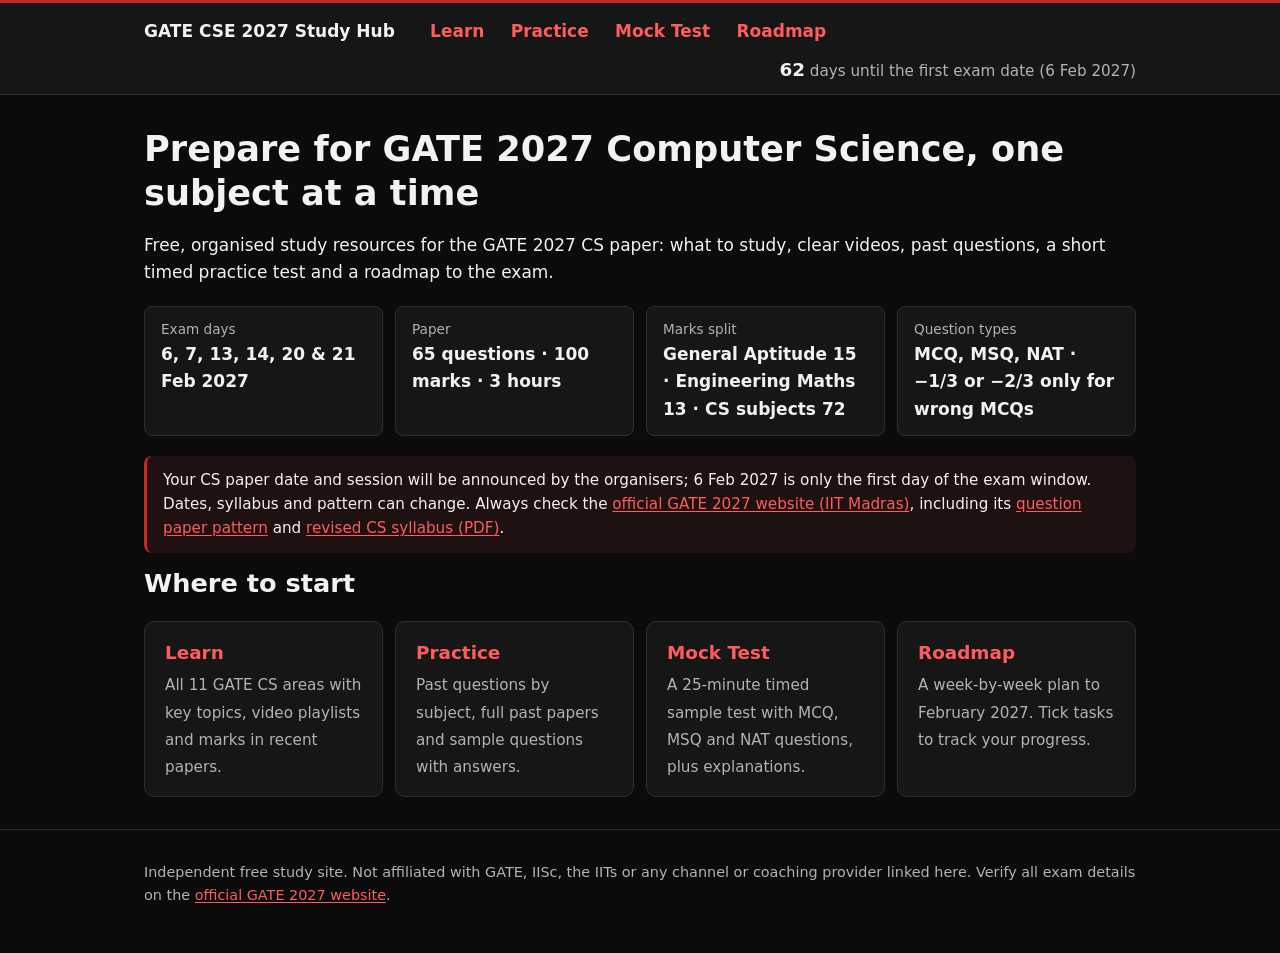
==== commit 2012b87d: "Switch to a black and red theme Single dark theme: near-black background, bright red for links and h" ====
--- a/index.html
+++ b/index.html
@@ -5,8 +5,8 @@
   <meta name="viewport" content="width=device-width, initial-scale=1">
   <title>GATE CSE 2027 Study Hub – Free Videos, Practice, Mock Test &amp; Roadmap</title>
   <meta name="description" content="Free GATE 2027 Computer Science (CS) preparation hub: subject-wise syllabus, clear video playlists, past-question links, a timed sample mock test and a week-by-week roadmap to the February 2027 exam.">
-  <meta name="theme-color" content="#1f5f5b">
-  <link rel="icon" href="data:image/svg+xml,%3Csvg xmlns='http://www.w3.org/2000/svg' viewBox='0 0 32 32'%3E%3Crect width='32' height='32' rx='6' fill='%231f5f5b'/%3E%3Ctext x='16' y='22' font-size='16' text-anchor='middle' fill='white' font-family='sans-serif'%3EG%3C/text%3E%3C/svg%3E">
+  <meta name="theme-color" content="#0b0b0b">
+  <link rel="icon" href="data:image/svg+xml,%3Csvg xmlns='http://www.w3.org/2000/svg' viewBox='0 0 32 32'%3E%3Crect width='32' height='32' rx='6' fill='%23c62828'/%3E%3Ctext x='16' y='22' font-size='16' text-anchor='middle' fill='white' font-family='sans-serif'%3EG%3C/text%3E%3C/svg%3E">
   <link rel="stylesheet" href="styles.css">
 </head>
 <body>
--- a/styles.css
+++ b/styles.css
@@ -1,34 +1,19 @@
+/* Black and red theme. --accent is for red text/links on black; --accent-strong is for red fills behind white text. */
 :root {
-  --bg: #f6f5f1;
-  --surface: #ffffff;
-  --text: #1d2321;
-  --muted: #4f5a57;
-  --line: #d9dcd6;
-  --accent: #1f5f5b;
+  --bg: #0b0b0b;
+  --surface: #161616;
+  --text: #f2f2f2;
+  --muted: #b3b3b3;
+  --line: #2e2e2e;
+  --accent: #ff5c5c;
+  --accent-strong: #c62828;
   --accent-ink: #ffffff;
-  --accent-soft: #e3efed;
-  --ok: #1d6b35;
-  --bad: #a3271f;
-  --warn-soft: #fbf3df;
-  --focus: #c25b00;
-  color-scheme: light;
-}
-@media (prefers-color-scheme: dark) {
-  :root {
-    --bg: #161a19;
-    --surface: #1f2523;
-    --text: #e8ebe9;
-    --muted: #aab4b0;
-    --line: #36403d;
-    --accent: #7cc4bc;
-    --accent-ink: #0f1514;
-    --accent-soft: #233532;
-    --ok: #79d08f;
-    --bad: #ff9a8f;
-    --warn-soft: #302a1a;
-    --focus: #ffb35c;
-    color-scheme: dark;
-  }
+  --accent-soft: #2a1214;
+  --ok: #5fd38a;
+  --bad: #ff8a80;
+  --warn-soft: #1f1011;
+  --focus: #ffffff;
+  color-scheme: dark;
 }
 
 * { box-sizing: border-box; }
@@ -53,14 +38,15 @@
 
 .site-header {
   position: sticky; top: 0; z-index: 5;
-  background: var(--surface); border-bottom: 1px solid var(--line);
+  background: var(--surface); border-top: 3px solid var(--accent-strong); border-bottom: 1px solid var(--line);
 }
+input, progress { accent-color: var(--accent-strong); }
 .header-inner { display: flex; flex-wrap: wrap; align-items: center; gap: .25rem 1.5rem; padding-top: .6rem; padding-bottom: .6rem; }
 .brand { font-weight: 700; color: var(--text); text-decoration: none; }
 nav ul { display: flex; flex-wrap: wrap; gap: .25rem; list-style: none; margin: 0; padding: 0; }
 nav a { display: block; padding: .35rem .7rem; border-radius: 6px; text-decoration: none; font-weight: 600; }
 nav a:hover { background: var(--accent-soft); }
-nav a[aria-current="page"] { background: var(--accent); color: var(--accent-ink); }
+nav a[aria-current="page"] { background: var(--accent-strong); color: var(--accent-ink); }
 .countdown { margin: 0 0 0 auto; font-size: .95rem; color: var(--muted); }
 .countdown strong { color: var(--text); font-size: 1.15rem; }
 @media (max-width: 40rem) {
@@ -75,7 +61,7 @@
 .facts div { background: var(--surface); border: 1px solid var(--line); border-radius: 8px; padding: .75rem 1rem; }
 .facts dt { font-size: .85rem; color: var(--muted); }
 .facts dd { margin: 0; font-weight: 600; }
-.note { background: var(--warn-soft); border-radius: 8px; padding: .75rem 1rem; font-size: .95rem; }
+.note { background: var(--warn-soft); border-left: 3px solid var(--accent-strong); border-radius: 8px; padding: .75rem 1rem; font-size: .95rem; }
 
 .section { padding: 2rem 1rem 1rem; }
 .section h1 { font-size: clamp(1.6rem, 4vw, 2rem); margin: 0 0 .75rem; }
@@ -116,8 +102,8 @@
 
 .btn {
   font: inherit; font-weight: 600; cursor: pointer;
-  background: var(--accent); color: var(--accent-ink);
-  border: 1px solid var(--accent); border-radius: 6px; padding: .5rem 1rem;
+  background: var(--accent-strong); color: var(--accent-ink);
+  border: 1px solid var(--accent-strong); border-radius: 6px; padding: .5rem 1rem;
 }
 .btn.ghost { background: transparent; color: var(--accent); }
 .btn:disabled { opacity: .5; cursor: not-allowed; }
@@ -150,7 +136,7 @@
 /* Roadmap */
 .phase { font-weight: 600; background: var(--accent-soft); padding: .6rem 1rem; border-radius: 8px; }
 .progress-row { display: flex; flex-wrap: wrap; align-items: center; gap: .75rem; margin: 1rem 0; }
-progress { width: min(20rem, 100%); height: 1rem; accent-color: var(--accent); }
+progress { width: min(20rem, 100%); height: 1rem; }
 .weeks { list-style: none; padding: 0; display: grid; gap: .75rem; }
 .week { background: var(--surface); border: 1px solid var(--line); border-radius: 10px; padding: .75rem 1.25rem; }
 .week.current { border: 2px solid var(--accent); }
@@ -161,6 +147,6 @@
 .week li label { font-weight: 400; display: flex; gap: .6rem; align-items: flex-start; padding: .2rem 0; cursor: pointer; }
 .week li input { margin-top: .35rem; width: 1.1rem; height: 1.1rem; flex: none; }
 .week li input:checked + span { text-decoration: line-through; color: var(--muted); }
-.badge { display: inline-block; font-size: .8rem; font-weight: 700; background: var(--accent); color: var(--accent-ink); border-radius: 4px; padding: 0 .4rem; margin-left: .4rem; vertical-align: middle; }
+.badge { display: inline-block; font-size: .8rem; font-weight: 700; background: var(--accent-strong); color: var(--accent-ink); border-radius: 4px; padding: 0 .4rem; margin-left: .4rem; vertical-align: middle; }
 
 .site-footer { border-top: 1px solid var(--line); margin-top: 2rem; padding: 1rem 0 2rem; color: var(--muted); font-size: .9rem; }
